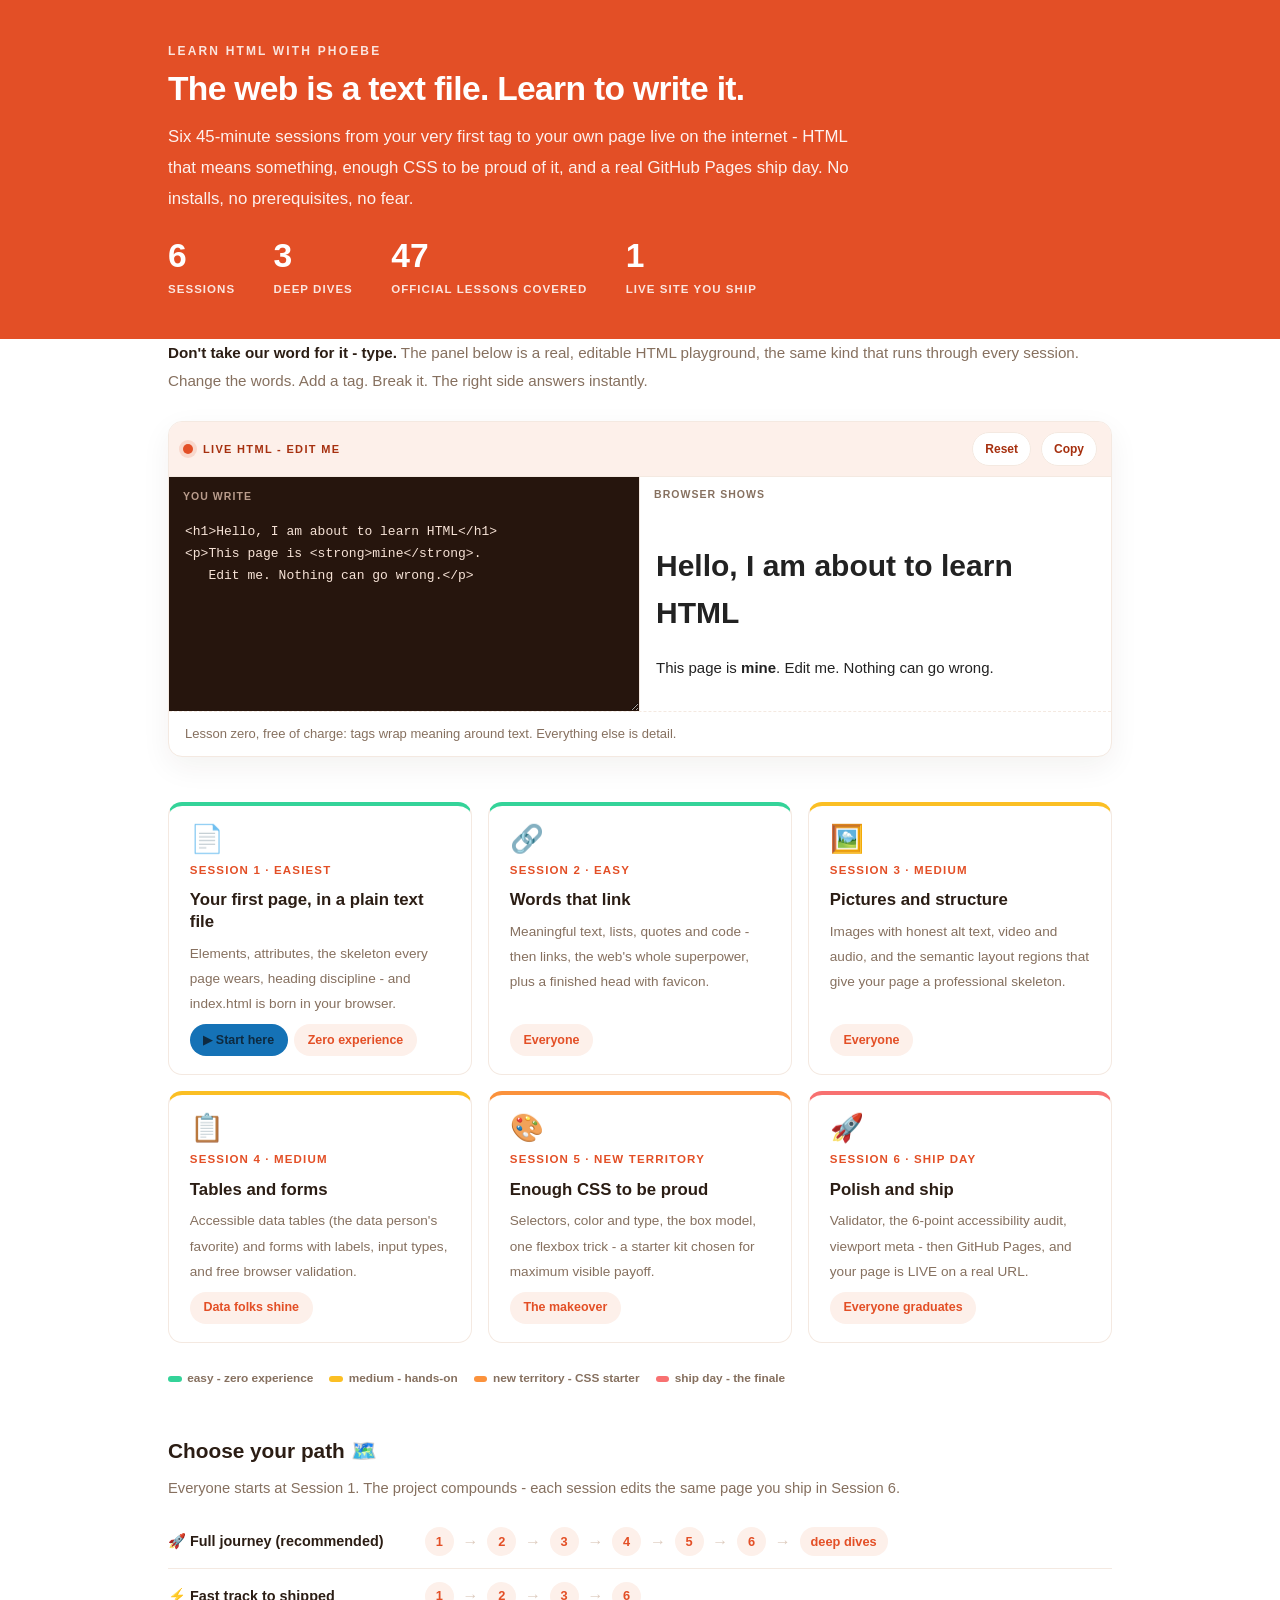
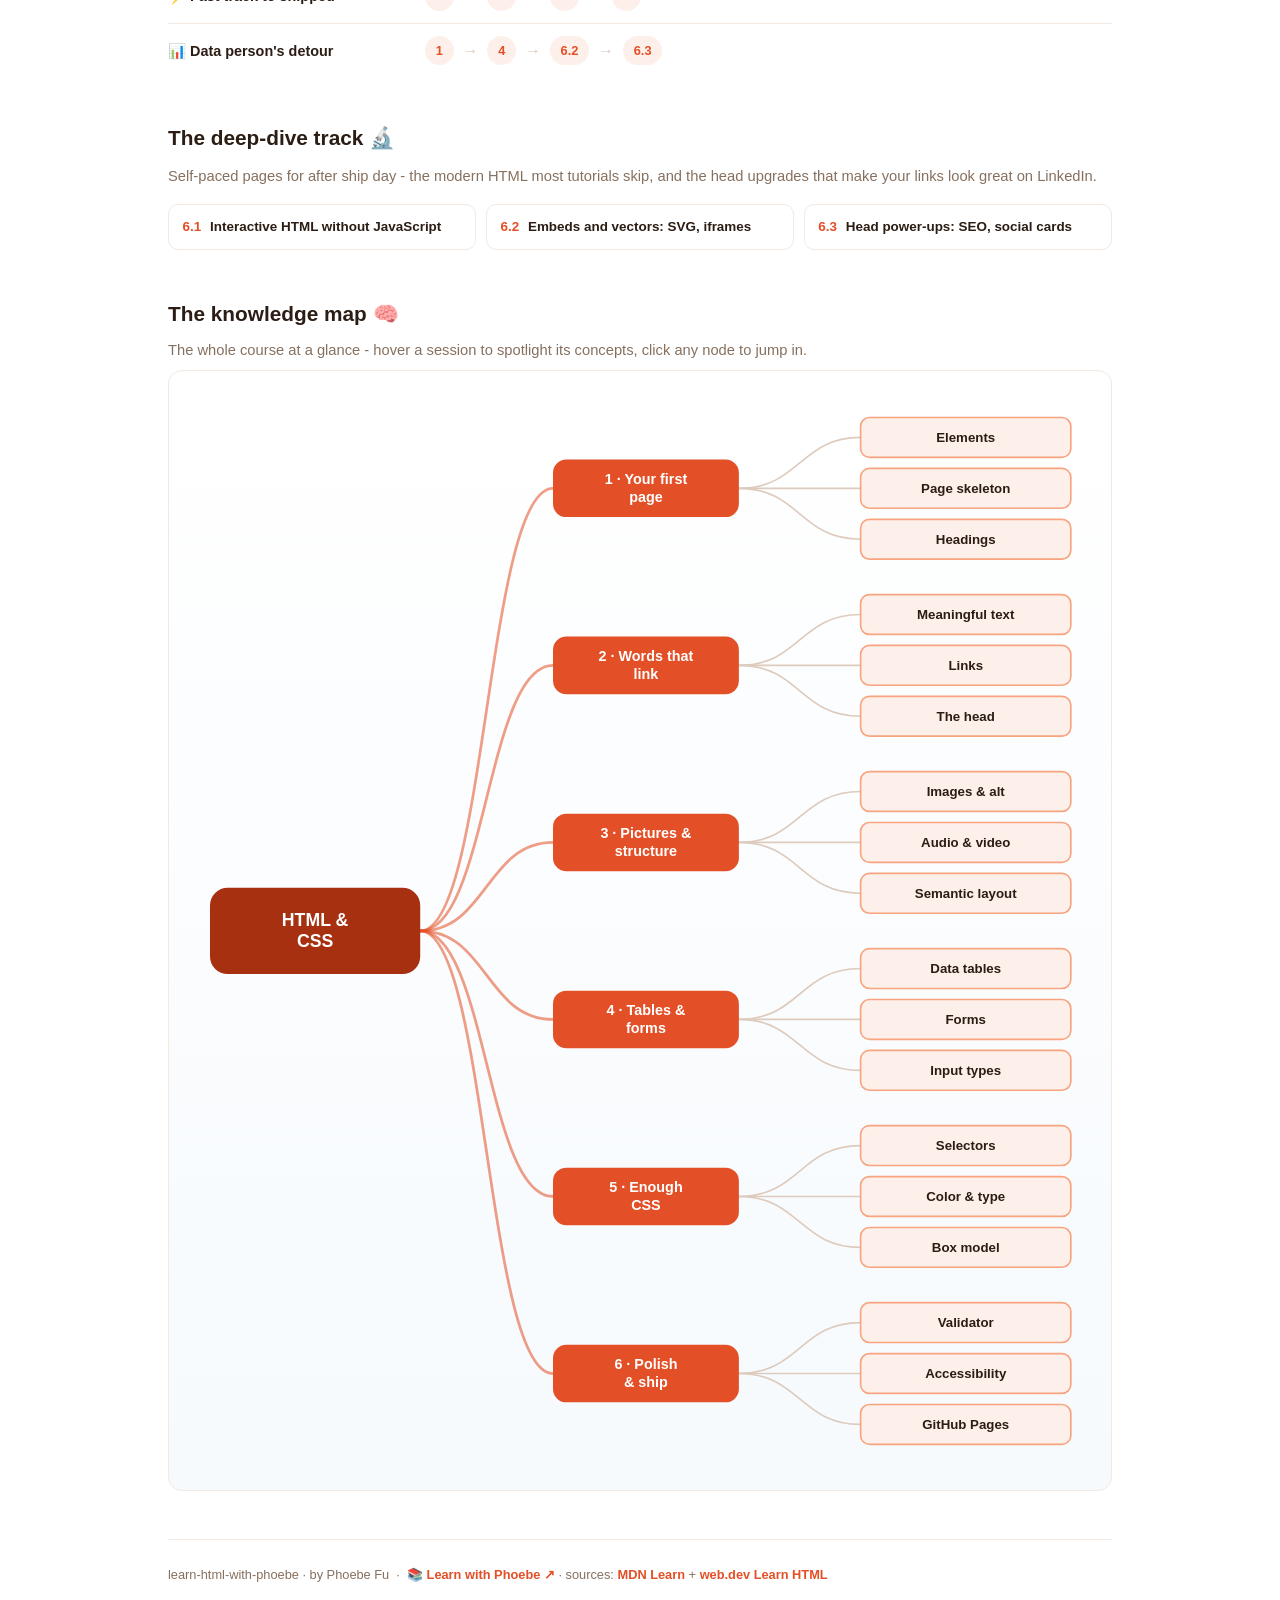
==== index.html @ e1adf82d "Fix diagram clipping and make every page readable on a narrow screen Diagrams: measured geometry def" ====
<!DOCTYPE html>
<html lang="en">
<head>
<meta charset="UTF-8">
<meta name="viewport" content="width=device-width, initial-scale=1.0">
<title>learn html with phoebe - your first page to your first live site</title>
<link rel="stylesheet" href="assets/style.css?v=16">
<style>
  .stats-row { display: flex; gap: 2.4rem; margin-top: 1.5rem; flex-wrap: wrap; }
  .stat b { display: block; font-size: 2.1rem; font-weight: 800; line-height: 1.05; font-variant-numeric: tabular-nums; }
  .stat span { font-size: .72rem; opacity: .85; text-transform: uppercase; letter-spacing: .09em; font-weight: 600; }

  .course-grid { display: grid; grid-template-columns: repeat(auto-fit, minmax(17rem, 1fr)); gap: 1rem; margin-top: 1.5rem; }
  .course-card {
    border: 1px solid var(--hairline);
    border-top: 4px solid var(--diff, var(--indigo));
    border-radius: var(--radius);
    padding: 1.2rem 1.3rem 1.1rem;
    display: flex;
    flex-direction: column;
    gap: .5rem;
    text-decoration: none;
    color: var(--ink);
    background: #fff;
    transition: box-shadow .15s ease, border-color .15s ease, transform .15s ease;
    position: relative;
  }
  .course-card:hover { border-color: var(--indigo-soft); border-top-color: var(--diff, var(--indigo)); box-shadow: 0 8px 28px rgba(227,79,38,.12); transform: translateY(-3px); }
  .course-card .cicon { font-size: 1.7rem; line-height: 1; }
  .course-card .cnum { font-size: .72rem; font-weight: 700; color: var(--indigo); text-transform: uppercase; letter-spacing: .1em; }
  .course-card h3 { font-size: 1.05rem; font-weight: 800; line-height: 1.3; }
  .course-card p { font-size: .85rem; color: var(--muted); flex: 1; }
  .course-card .meta { display: flex; gap: .4rem; flex-wrap: wrap; }

  .diff-legend { display: flex; gap: 1rem; margin-top: 1.6rem; font-size: .74rem; color: var(--muted); font-weight: 600; flex-wrap: wrap; }
  .diff-legend i { display: inline-block; width: .85rem; height: .35rem; border-radius: 999px; margin-right: .35rem; vertical-align: middle; }

  .paths { margin-top: 2.6rem; }
  .paths h2 { font-size: 1.3rem; font-weight: 800; margin-bottom: .3rem; }
  .paths .plede { color: var(--muted); font-size: .92rem; margin-bottom: .8rem; }
  .path { display: flex; gap: .55rem; align-items: center; padding: .75rem 0; border-bottom: .5px solid var(--hairline); flex-wrap: wrap; }
  .path:last-child { border-bottom: none; }
  .path b { min-width: 15.5rem; font-size: .9rem; }
  .path .pstep { background: var(--indigo-50); color: var(--indigo); border-radius: 999px; padding: .16rem .68rem; font-weight: 700; font-size: .8rem; text-decoration: none; transition: all .12s ease; }
  .path .pstep:hover { background: var(--indigo); color: #fff; }
  .path .parr { color: var(--faint); font-weight: 700; }

  .dd-grid { display: grid; grid-template-columns: repeat(auto-fit, minmax(13rem, 1fr)); gap: .6rem; margin-top: .9rem; }
  .dd { border: 1px solid var(--hairline); border-radius: 10px; padding: .6rem .85rem; display: flex; gap: .55rem; align-items: baseline; text-decoration: none; color: var(--ink); font-weight: 600; font-size: .84rem; transition: all .12s ease; }
  .dd b { color: var(--indigo); font-variant-numeric: tabular-nums; }
  .dd:hover { border-color: var(--indigo); transform: translateY(-2px); }

  .hero-live { margin-top: -1.4rem; }
  .hero-live .hlede { color: var(--muted); font-size: .95rem; margin: 1.4rem 0 0; }
  .hero-live .hlede b { color: var(--ink); }

  .mm-section { margin-top: 1.6rem; }
  .mm-section h2 { font-size: 1.3rem; font-weight: 800; margin-bottom: .2rem; }
  .mm-section .mm-lede { color: var(--muted); font-size: .92rem; margin-bottom: .4rem; }
  .mm-wrap { border: 1px solid var(--hairline); border-radius: var(--radius); background: linear-gradient(180deg,#fff, #F6FAFD); padding: .6rem; overflow-x: auto; }
  .mm-svg { width: 100%; height: auto; display: block; max-width: 60rem; margin: 0 auto; min-width: 34rem; }
  .mm-link { cursor: pointer; text-decoration: none; }
  .mm-node rect { transition: opacity .15s ease, filter .15s ease; }
  .mm-node text { pointer-events: none; }
  .mm-link:hover .mm-node rect { filter: brightness(1.06); }
  .mm-edge { transition: opacity .15s ease; }
</style>
</head>
<body>

<header class="masthead">
  <div class="wrap">
    <div class="eyebrow">Learn HTML with Phoebe</div>
    <h1>The web is a text file. Learn to write it.</h1>
    <p class="sub">Six 45-minute sessions from your very first tag to your own page live on the internet - HTML that means something, enough CSS to be proud of it, and a real GitHub Pages ship day. No installs, no prerequisites, no fear.</p>
    <div class="stats-row">
      <div class="stat"><b data-count="6">6</b><span>sessions</span></div>
      <div class="stat"><b data-count="3">3</b><span>deep dives</span></div>
      <div class="stat"><b data-count="47">47</b><span>official lessons covered</span></div>
      <div class="stat"><b data-count="1">1</b><span>live site you ship</span></div>
    </div>
  </div>
</header>

<main class="wrap">

  <section class="section hero-live" id="live-proof">
    <p class="hlede"><b>Don't take our word for it - type.</b> The panel below is a real, editable HTML playground, the same kind that runs through every session. Change the words. Add a tag. Break it. The right side answers instantly.</p>
    <div class="pg" data-caption="Lesson zero, free of charge: tags wrap meaning around text. Everything else is detail." data-height="200">
<pre class="pg-src">
&lt;h1&gt;Hello, I am about to learn HTML&lt;/h1&gt;
&lt;p&gt;This page is &lt;strong&gt;mine&lt;/strong&gt;.
   Edit me. Nothing can go wrong.&lt;/p&gt;
</pre>
    </div>
  </section>

  

  <section class="section" id="sessions">
    <div class="course-grid">
      <a class="course-card" href="courses/01-your-first-page.html" style="--diff:#34D399">
        <span class="cicon">📄</span>
        <span class="cnum">Session 1 · easiest</span>
        <h3>Your first page, in a plain text file</h3>
        <p>Elements, attributes, the skeleton every page wears, heading discipline - and index.html is born in your browser.</p>
        <span class="meta"><span class="pill amber">▶ Start here</span><span class="pill light">Zero experience</span></span>
      </a>
      <a class="course-card" href="courses/02-words-that-link.html" style="--diff:#34D399">
        <span class="cicon">🔗</span>
        <span class="cnum">Session 2 · easy</span>
        <h3>Words that link</h3>
        <p>Meaningful text, lists, quotes and code - then links, the web's whole superpower, plus a finished head with favicon.</p>
        <span class="meta"><span class="pill light">Everyone</span></span>
      </a>
      <a class="course-card" href="courses/03-pictures-and-structure.html" style="--diff:#FBBF24">
        <span class="cicon">🖼️</span>
        <span class="cnum">Session 3 · medium</span>
        <h3>Pictures and structure</h3>
        <p>Images with honest alt text, video and audio, and the semantic layout regions that give your page a professional skeleton.</p>
        <span class="meta"><span class="pill light">Everyone</span></span>
      </a>
      <a class="course-card" href="courses/04-tables-and-forms.html" style="--diff:#FBBF24">
        <span class="cicon">📋</span>
        <span class="cnum">Session 4 · medium</span>
        <h3>Tables and forms</h3>
        <p>Accessible data tables (the data person's favorite) and forms with labels, input types, and free browser validation.</p>
        <span class="meta"><span class="pill light">Data folks shine</span></span>
      </a>
      <a class="course-card" href="courses/05-enough-css.html" style="--diff:#FB923C">
        <span class="cicon">🎨</span>
        <span class="cnum">Session 5 · new territory</span>
        <h3>Enough CSS to be proud</h3>
        <p>Selectors, color and type, the box model, one flexbox trick - a starter kit chosen for maximum visible payoff.</p>
        <span class="meta"><span class="pill light">The makeover</span></span>
      </a>
      <a class="course-card" href="courses/06-polish-and-ship.html" style="--diff:#F87171">
        <span class="cicon">🚀</span>
        <span class="cnum">Session 6 · ship day</span>
        <h3>Polish and ship</h3>
        <p>Validator, the 6-point accessibility audit, viewport meta - then GitHub Pages, and your page is LIVE on a real URL.</p>
        <span class="meta"><span class="pill light">Everyone graduates</span></span>
      </a>
    </div>
    <div class="diff-legend">
      <span><i style="background:#34D399"></i>easy - zero experience</span>
      <span><i style="background:#FBBF24"></i>medium - hands-on</span>
      <span><i style="background:#FB923C"></i>new territory - CSS starter</span>
      <span><i style="background:#F87171"></i>ship day - the finale</span>
    </div>

    <div class="paths">
      <h2>Choose your path 🗺️</h2>
      <p class="plede">Everyone starts at Session 1. The project compounds - each session edits the same page you ship in Session 6.</p>
      <div class="path"><b>🚀 Full journey (recommended)</b>
        <a class="pstep" href="courses/01-your-first-page.html">1</a><span class="parr">→</span>
        <a class="pstep" href="courses/02-words-that-link.html">2</a><span class="parr">→</span>
        <a class="pstep" href="courses/03-pictures-and-structure.html">3</a><span class="parr">→</span>
        <a class="pstep" href="courses/04-tables-and-forms.html">4</a><span class="parr">→</span>
        <a class="pstep" href="courses/05-enough-css.html">5</a><span class="parr">→</span>
        <a class="pstep" href="courses/06-polish-and-ship.html">6</a><span class="parr">→</span>
        <a class="pstep" href="courses/61-interactive-html.html">deep dives</a>
      </div>
      <div class="path"><b>⚡ Fast track to shipped</b>
        <a class="pstep" href="courses/01-your-first-page.html">1</a><span class="parr">→</span>
        <a class="pstep" href="courses/02-words-that-link.html">2</a><span class="parr">→</span>
        <a class="pstep" href="courses/03-pictures-and-structure.html">3</a><span class="parr">→</span>
        <a class="pstep" href="courses/06-polish-and-ship.html">6</a>
      </div>
      <div class="path"><b>📊 Data person's detour</b>
        <a class="pstep" href="courses/01-your-first-page.html">1</a><span class="parr">→</span>
        <a class="pstep" href="courses/04-tables-and-forms.html">4</a><span class="parr">→</span>
        <a class="pstep" href="courses/62-embeds-and-vectors.html">6.2</a><span class="parr">→</span>
        <a class="pstep" href="courses/63-head-power-ups.html">6.3</a>
      </div>
    </div>

    <div class="paths">
      <h2>The deep-dive track 🔬</h2>
      <p class="plede">Self-paced pages for after ship day - the modern HTML most tutorials skip, and the head upgrades that make your links look great on LinkedIn.</p>
      <div class="dd-grid">
        <a class="dd" href="courses/61-interactive-html.html"><b>6.1</b>Interactive HTML without JavaScript</a>
        <a class="dd" href="courses/62-embeds-and-vectors.html"><b>6.2</b>Embeds and vectors: SVG, iframes</a>
        <a class="dd" href="courses/63-head-power-ups.html"><b>6.3</b>Head power-ups: SEO, social cards</a>
      </div>
    </div>
  </section>

  <section class="section mm-section">
    <h2>The knowledge map 🧠</h2>
    <p class="mm-lede">The whole course at a glance - hover a session to spotlight its concepts, click any node to jump in.</p>
    <div class="mm-wrap"><div id="mindmap"></div></div>
  </section>

  <footer class="pagefoot">
    <span>learn-html-with-phoebe · by Phoebe Fu &nbsp;·&nbsp; 📚 <a href="https://phoebefu6.github.io/learn-with-phoebe/">Learn with Phoebe ↗</a> · sources: <a href="https://developer.mozilla.org/en-US/docs/Learn_web_development" target="_blank" rel="noopener">MDN Learn</a> + <a href="https://web.dev/learn/html" target="_blank" rel="noopener">web.dev Learn HTML</a></span>
  </footer>
</main>

<script>
window.MINDMAP_DATA = {
  title: "HTML &\nCSS",
  centerColor: "#A6300F",
  sessions: [
    { label: "Your first\npage", href: "courses/01-your-first-page.html", color: "#34D399",
      concepts: [
        { label: "Elements", href: "courses/01-your-first-page.html" },
        { label: "Page skeleton", href: "courses/01-your-first-page.html" },
        { label: "Headings", href: "courses/01-your-first-page.html" } ] },
    { label: "Words that\nlink", href: "courses/02-words-that-link.html", color: "#34D399",
      concepts: [
        { label: "Meaningful text", href: "courses/02-words-that-link.html" },
        { label: "Links", href: "courses/02-words-that-link.html" },
        { label: "The head", href: "courses/02-words-that-link.html" } ] },
    { label: "Pictures &\nstructure", href: "courses/03-pictures-and-structure.html", color: "#FBBF24",
      concepts: [
        { label: "Images & alt", href: "courses/03-pictures-and-structure.html" },
        { label: "Audio & video", href: "courses/03-pictures-and-structure.html" },
        { label: "Semantic layout", href: "courses/03-pictures-and-structure.html" } ] },
    { label: "Tables &\nforms", href: "courses/04-tables-and-forms.html", color: "#FBBF24",
      concepts: [
        { label: "Data tables", href: "courses/04-tables-and-forms.html" },
        { label: "Forms", href: "courses/04-tables-and-forms.html" },
        { label: "Input types", href: "courses/04-tables-and-forms.html" } ] },
    { label: "Enough\nCSS", href: "courses/05-enough-css.html", color: "#FB923C",
      concepts: [
        { label: "Selectors", href: "courses/05-enough-css.html" },
        { label: "Color & type", href: "courses/05-enough-css.html" },
        { label: "Box model", href: "courses/05-enough-css.html" } ] },
    { label: "Polish\n& ship", href: "courses/06-polish-and-ship.html", color: "#F87171",
      concepts: [
        { label: "Validator", href: "courses/06-polish-and-ship.html" },
        { label: "Accessibility", href: "courses/06-polish-and-ship.html" },
        { label: "GitHub Pages", href: "courses/06-polish-and-ship.html" } ] }
  ]
};
</script>
<script src="assets/mindmap.js?v=16"></script>
<script src="assets/app.js?v=16"></script>
<script src="assets/html-live.js?v=16"></script>
</body>
</html>
---- assets/style.css ----
/* learn-html-with-phoebe - editorial bold design system
   Accent: html orange #E34F26 · Ink: #2B1D14 · Flagship: amber #1572B6 */

:root {
  --indigo: #E34F26;
  --indigo-deep: #A6300F;
  --indigo-mid: #F06529;
  --indigo-soft: #F8A47F;
  --indigo-50: #FDF0EA;
  --ink: #2B1D14;
  --muted: #86705F;
  --faint: #DDCBBE;
  --hairline: #F4E9E1;
  --amber: #1572B6;
  --amber-ink: #0E2A40;
  --amber-50: #EAF3FA;
  --paper: #FFFFFF;
  --code-bg: #26150D;
  --code-ink: #F7E3D7;
  --radius: 14px;
}

* { margin: 0; padding: 0; box-sizing: border-box; }

html { font-size: 16px; scroll-behavior: smooth; }
html.zoom-125 { font-size: 20px; }
html.zoom-150 { font-size: 24px; }

body {
  font-family: "Inter", -apple-system, BlinkMacSystemFont, "Segoe UI", Roboto, sans-serif;
  background: var(--paper);
  color: var(--ink);
  line-height: 1.85;
  font-feature-settings: "tnum";
}

.wrap { max-width: 62rem; margin: 0 auto; padding: 0 1.5rem; }

/* ---------- header band ---------- */
.masthead {
  background: var(--indigo);
  color: #fff;
  padding: 2.5rem 0 2.25rem;
}
.masthead .eyebrow {
  font-size: .75rem;
  letter-spacing: .18em;
  text-transform: uppercase;
  opacity: .85;
  font-weight: 600;
}
.masthead h1 {
  font-size: 2.1rem;
  line-height: 1.15;
  font-weight: 800;
  margin: .5rem 0 .75rem;
  letter-spacing: -.02em;
}
.masthead h1 .accent { color: inherit; }
.masthead .sub { font-size: 1.05rem; opacity: .92; max-width: 44rem; }

.chip-row { display: flex; flex-wrap: wrap; gap: .5rem; margin-top: 1.1rem; }
.chip {
  display: inline-flex;
  align-items: center;
  gap: .35rem;
  border-radius: 999px;
  padding: .25rem .8rem;
  font-size: .78rem;
  font-weight: 600;
  white-space: nowrap;
}
.chip.level { background: #fff; color: var(--indigo); }
.chip.audience { background: rgba(255,255,255,.16); color: #fff; border: 1px solid rgba(255,255,255,.35); }
.chip.time { background: var(--ink); color: #fff; font-variant-numeric: tabular-nums; }

/* ---------- agenda bar ---------- */
.agenda {
  display: flex;
  border-radius: 999px;
  overflow: hidden;
  margin: 1.4rem 0 0;
  font-size: .72rem;
  font-weight: 600;
  text-align: center;
  color: #fff;
}
.agenda span { padding: .45rem .3rem; white-space: nowrap; overflow: hidden; text-overflow: ellipsis; }
.agenda .a1 { background: var(--indigo-deep); }
.agenda .a2 { background: var(--indigo-mid); }
.agenda .a3 { background: var(--amber); color: var(--amber-ink); }
.agenda .a4 { background: var(--indigo-soft); }

/* ---------- toolbar ---------- */
.toolbar {
  position: sticky;
  top: 0;
  z-index: 40;
  background: rgba(255,255,255,.94);
  backdrop-filter: blur(6px);
  border-bottom: 1px solid var(--hairline);
  padding: .55rem 0;
}
.toolbar .wrap { display: flex; align-items: center; gap: .6rem; }
.toolbar .crumb { font-size: .8rem; color: var(--muted); font-weight: 600; margin-right: auto; }
.toolbar .crumb a { color: var(--indigo); text-decoration: none; }
.btn {
  border: 1px solid var(--hairline);
  background: #fff;
  color: var(--ink);
  border-radius: 999px;
  padding: .35rem .9rem;
  font-size: .78rem;
  font-weight: 600;
  cursor: pointer;
  font-family: inherit;
  transition: all .15s ease;
}
.btn:hover { border-color: var(--indigo); color: var(--indigo); }
.btn.primary { background: var(--indigo); border-color: var(--indigo); color: #fff; }
.btn.primary:hover { background: var(--indigo-deep); }

/* ---------- sections ---------- */
main { padding: 2.5rem 0 4rem; }

.section { margin-bottom: 2.8rem; }
.section-kicker { margin-bottom: 1rem; }
.section-kicker .klabel {
  display: block;
  font-size: .72rem;
  text-transform: uppercase;
  letter-spacing: .1em;
  color: var(--indigo);
  font-weight: 700;
  margin-bottom: .35rem;
}
.section-kicker h2 {
  font-size: 1.45rem;
  font-weight: 800;
  letter-spacing: -.01em;
  display: flex;
  align-items: center;
  gap: .7rem;
  flex-wrap: wrap;
}
.section-kicker .tag {
  border-radius: 999px;
  padding: .18rem .7rem;
  font-size: .7rem;
  font-weight: 700;
  text-transform: uppercase;
  letter-spacing: .08em;
}
.tag.concept { background: var(--indigo-50); color: var(--indigo); }
.tag.demo { background: var(--amber-50); color: var(--amber-ink); }
.tag.exercise { background: var(--ink); color: #fff; }

.lede { color: var(--muted); max-width: 46rem; margin-bottom: 1.4rem; line-height: 1.8; }

/* live vs self-study markers on cards */
.mode {
  font-size: .64rem;
  font-weight: 700;
  text-transform: uppercase;
  letter-spacing: .07em;
  padding: .14rem .6rem;
  border-radius: 999px;
  flex: none;
}
.mode.live { background: var(--indigo); color: #fff; }
.mode.self { background: #fff; color: var(--muted); border: 1px solid var(--hairline); }

/* ---------- accordions ---------- */
details.card {
  border: 1px solid var(--hairline);
  border-radius: var(--radius);
  margin-bottom: .8rem;
  overflow: hidden;
  background: #fff;
}
details.card[open] { border-color: var(--indigo-soft); box-shadow: 0 8px 28px rgba(227,79,38,.08); }
details.card summary {
  list-style: none;
  cursor: pointer;
  padding: 1rem 1.25rem;
  display: flex;
  align-items: center;
  gap: .75rem;
  font-weight: 700;
  font-size: 1.02rem;
  user-select: none;
}
details.card summary::-webkit-details-marker { display: none; }
details.card summary .dot {
  width: .6rem; height: .6rem;
  border-radius: 999px;
  background: var(--indigo);
  flex: none;
}
details.card summary .mini { margin-left: auto; font-size: .72rem; color: var(--muted); font-weight: 600; white-space: nowrap; }
details.card summary .caret { transition: transform .2s ease; color: var(--indigo); font-size: .8rem; }
details.card[open] summary .caret { transform: rotate(90deg); }
details.card .body { padding: 0 1.25rem 1.4rem; border-top: 1px solid var(--hairline); padding-top: 1.15rem; }
details.card .body p { margin-bottom: 1.05rem; max-width: 48rem; }
details.card .body p:last-child { margin-bottom: 0; }
details.card .body ul, details.card .body ol { margin: 0 0 1.1rem 1.2rem; max-width: 47rem; }
details.card .body li { margin-bottom: .65rem; }
details.card .body h4 { font-size: .95rem; font-weight: 700; margin: 1.1rem 0 .45rem; }
details.card .body h4:first-child { margin-top: 0; }

/* ---------- pills & legends ---------- */
.legend { display: flex; flex-wrap: wrap; gap: .5rem; margin: 0 0 1.2rem; }
.pill {
  display: inline-flex;
  align-items: center;
  gap: .4rem;
  border-radius: 999px;
  padding: .28rem .85rem;
  font-size: .78rem;
  font-weight: 600;
}
.pill.solid { background: var(--indigo); color: #fff; }
.pill.light { background: var(--indigo-50); color: var(--indigo); }
.pill.inkpill { background: var(--ink); color: #fff; }
.pill.amber, .pill.peach { background: var(--amber); color: var(--amber-ink); }
.pill.bare { color: var(--faint); }

/* ---------- 4D grid ---------- */
.grid-2 { display: grid; grid-template-columns: repeat(auto-fit, minmax(15rem, 1fr)); gap: .8rem; margin: .5rem 0 1rem; }
.d-card {
  border: 1px solid var(--hairline);
  border-left: 4px solid var(--indigo);
  border-radius: 10px;
  padding: 1rem 1.1rem;
}
.d-card h4 { font-size: .95rem; margin-bottom: .3rem; }
.d-card h4 .lead-letter { color: var(--indigo); }
.d-card p { font-size: .86rem; color: var(--muted); margin: 0; }

/* ---------- tables ---------- */
table.clean { width: 100%; border-collapse: collapse; font-size: .9rem; margin: .4rem 0 1rem; }
table.clean th {
  text-align: left;
  font-size: .72rem;
  text-transform: uppercase;
  letter-spacing: .08em;
  color: var(--muted);
  padding: .5rem .6rem;
  border-bottom: 2px solid var(--ink);
}
table.clean td { padding: .7rem .6rem; border-bottom: .5px solid var(--hairline); vertical-align: top; line-height: 1.7; }
table.clean td:first-child { font-weight: 600; }

/* ---------- prompt boxes ---------- */
.prompt-box {
  position: relative;
  background: var(--code-bg);
  color: var(--code-ink);
  border-radius: var(--radius);
  padding: 1.1rem 1.2rem;
  margin: 1rem 0 1.2rem;
  font-family: "SF Mono", ui-monospace, Menlo, Consolas, monospace;
  font-size: .84rem;
  line-height: 1.65;
  white-space: pre-wrap;
  word-break: break-word;
}
.prompt-box .label {
  position: absolute;
  top: -0.7rem;
  left: 1rem;
  background: var(--indigo);
  color: #fff;
  font-family: "Inter", -apple-system, sans-serif;
  font-size: .68rem;
  font-weight: 700;
  letter-spacing: .06em;
  text-transform: uppercase;
  border-radius: 999px;
  padding: .15rem .7rem;
}
.prompt-box.bad .label { background: var(--faint); color: var(--ink); }
.prompt-box.good .label { background: var(--amber); color: var(--amber-ink); }
.copy-btn {
  position: absolute;
  top: .7rem;
  right: .7rem;
  background: rgba(255,255,255,.1);
  border: 1px solid rgba(255,255,255,.25);
  color: #fff;
  border-radius: 999px;
  padding: .25rem .8rem;
  font-size: .72rem;
  font-weight: 600;
  cursor: pointer;
  font-family: "Inter", -apple-system, sans-serif;
  transition: background .15s ease;
}
.copy-btn:hover { background: rgba(255,255,255,.22); }
.copy-btn.copied { background: var(--amber); border-color: var(--amber); color: var(--amber-ink); }

/* ---------- demo steps ---------- */
.steps { counter-reset: step; margin: .6rem 0 1rem; }
.step {
  display: flex;
  gap: .9rem;
  padding: .85rem 0;
  border-bottom: .5px solid var(--hairline);
}
.step:last-child { border-bottom: none; }
.step::before {
  counter-increment: step;
  content: counter(step);
  flex: none;
  width: 1.7rem; height: 1.7rem;
  border-radius: 999px;
  background: var(--indigo-50);
  color: var(--indigo);
  font-weight: 700;
  font-size: .85rem;
  display: inline-flex;
  align-items: center;
  justify-content: center;
  margin-top: .1rem;
}
.step p { margin: 0; }

/* ---------- callouts ---------- */
.callout {
  border-radius: var(--radius);
  padding: 1rem 1.2rem;
  margin: 1rem 0;
  font-size: .92rem;
}
.callout.tip { background: var(--indigo-50); border-left: 4px solid var(--indigo); }
.callout.win { background: var(--amber-50); border-left: 4px solid var(--amber); }
.callout strong:first-child { display: block; margin-bottom: .2rem; }

.callout.example {
  background: #FFFFFF;
  border: 1px solid var(--hairline);
  border-left: 4px solid var(--amber);
  font-size: .9rem;
}
.callout.example .ex-pill {
  display: inline-block;
  background: var(--amber);
  color: var(--amber-ink);
  border-radius: 999px;
  padding: .15rem .7rem;
  font-size: .68rem;
  font-weight: 700;
  text-transform: uppercase;
  letter-spacing: .06em;
  margin-bottom: .5rem;
}
.callout.example p { margin: 0 0 .75rem; max-width: 47rem; }
.callout.example p:last-child { margin-bottom: 0; }
.callout.example ul { margin: 0 0 0 1.1rem; max-width: 46rem; }
.callout.example li { margin-bottom: .6rem; }
.callout.example li:last-child { margin-bottom: 0; }

/* ---------- zoomable figures ---------- */
figure.zoomable {
  border: 1px solid var(--hairline);
  border-radius: var(--radius);
  padding: 1.2rem;
  margin: 1rem 0 1.4rem;
  cursor: zoom-in;
  transition: box-shadow .15s ease;
  background: #fff;
}
figure.zoomable:hover { box-shadow: 0 8px 28px rgba(227,79,38,.12); }
figure.zoomable svg, figure.zoomable img { width: 100%; height: auto; display: block; }
figure.zoomable figcaption {
  margin-top: .6rem;
  font-size: .76rem;
  color: var(--muted);
  font-weight: 600;
  display: flex;
  align-items: center;
  gap: .4rem;
}

.lightbox {
  position: fixed;
  inset: 0;
  z-index: 100;
  background: rgba(43,29,20,.9);
  display: none;
  align-items: center;
  justify-content: center;
  padding: 3vh 3vw;
  cursor: zoom-out;
}
.lightbox.open { display: flex; }
.lightbox .inner {
  background: #fff;
  border-radius: var(--radius);
  padding: 2rem;
  max-width: 94vw;
  max-height: 92vh;
  overflow: auto;
}
.lightbox .inner svg, .lightbox .inner img { width: min(88vw, 70rem); height: auto; }
.lightbox .close-hint {
  position: fixed;
  top: 1rem; right: 1.4rem;
  color: #fff;
  font-size: .8rem;
  font-weight: 600;
  opacity: .8;
}

/* ---------- courses covered ---------- */
.covered { border: 1px solid var(--hairline); border-radius: var(--radius); overflow: hidden; }
.covered-row {
  display: flex;
  align-items: baseline;
  gap: .8rem;
  padding: .75rem 1.1rem;
  border-bottom: .5px solid var(--hairline);
  font-size: .9rem;
}
.covered-row:last-child { border-bottom: none; }
.covered-row .status { flex: none; }
.covered-row .name { font-weight: 600; }
.covered-row .note { margin-left: auto; color: var(--muted); font-size: .78rem; text-align: right; }

/* ---------- cheat sheet footer ---------- */
.cheat {
  background: var(--ink);
  color: #fff;
  border-radius: var(--radius);
  padding: 1.6rem 1.6rem 1.3rem;
  margin-top: 3rem;
}
.cheat h3 { font-size: 1.1rem; margin-bottom: 1rem; }
.cheat h3 span { color: var(--indigo-soft); }
.cheat .grid-2 { gap: 1rem; }
.cheat .cheat-item { border-left: 3px solid var(--indigo-mid); padding-left: .8rem; }
.cheat .cheat-item b { display: block; font-size: .85rem; color: var(--indigo-soft); }
.cheat .cheat-item span { font-size: .82rem; opacity: .85; }

footer.pagefoot {
  border-top: 1px solid var(--hairline);
  margin-top: 3rem;
  padding: 1.4rem 0 2.5rem;
  font-size: .8rem;
  color: var(--muted);
  display: flex;
  justify-content: space-between;
  flex-wrap: wrap;
  gap: .8rem;
}
footer.pagefoot a { color: var(--indigo); text-decoration: none; font-weight: 600; }

/* ---------- wayfinding: reading progress + section dots + part numbers ---------- */

#progress-bar {
  position: fixed;
  top: 0; left: 0;
  height: 3px;
  width: 0;
  background: linear-gradient(90deg, var(--indigo), var(--amber));
  z-index: 90;
}

.pagenav {
  position: fixed;
  right: 1.1rem;
  top: 50%;
  transform: translateY(-50%);
  z-index: 50;
  display: flex;
  flex-direction: column;
  gap: .55rem;
}
.pagenav a {
  width: .68rem; height: .68rem;
  border-radius: 999px;
  background: #fff;
  border: 2px solid var(--faint);
  display: block;
  position: relative;
  transition: all .15s ease;
}
.pagenav a:hover { border-color: var(--indigo); transform: scale(1.3); }
.pagenav a.active { background: var(--indigo); border-color: var(--indigo); }
.pagenav a .nlabel {
  position: absolute;
  right: 1.4rem;
  top: 50%;
  transform: translateY(-50%);
  background: var(--ink);
  color: #fff;
  font-size: .7rem;
  font-weight: 600;
  padding: .22rem .65rem;
  border-radius: 6px;
  white-space: nowrap;
  opacity: 0;
  pointer-events: none;
  transition: opacity .15s ease;
}
.pagenav a:hover .nlabel { opacity: 1; }
@media (max-width: 74rem) { .pagenav { display: none; } }

main { counter-reset: partnum -1; }
.section .section-kicker { position: relative; }
.section .section-kicker::before {
  counter-increment: partnum;
  content: counter(partnum, decimal-leading-zero);
  position: absolute;
  right: 0;
  top: -1.2rem;
  font-size: 4.4rem;
  font-weight: 800;
  color: var(--indigo-50);
  line-height: 1;
  font-variant-numeric: tabular-nums;
  pointer-events: none;
  z-index: 0;
}
.section .section-kicker > * { position: relative; z-index: 1; }

details.card summary { transition: background .15s ease; }
details.card summary:hover { background: #FDF8F4; }

/* ---------- journey strip: you are here in the series ---------- */
.journey {
  display: flex;
  align-items: center;
  gap: .45rem;
  margin-top: 1.1rem;
  flex-wrap: wrap;
}
.journey .jlabel { font-size: .7rem; font-weight: 700; text-transform: uppercase; letter-spacing: .09em; opacity: .8; margin-right: .3rem; }
.journey a {
  width: 1.7rem; height: 1.7rem;
  border-radius: 999px;
  display: inline-flex;
  align-items: center;
  justify-content: center;
  font-size: .8rem;
  font-weight: 700;
  text-decoration: none;
  color: #fff;
  border: 1.5px solid rgba(255,255,255,.45);
  transition: all .15s ease;
  font-variant-numeric: tabular-nums;
}
.journey a:hover { border-color: #fff; transform: scale(1.12); }
.journey a.here { background: #fff; color: var(--indigo); border-color: #fff; }
.journey a.dd-chip { width: auto; border-radius: 999px; padding: 0 .7rem; font-size: .72rem; }

/* ---------- check-yourself quiz ---------- */
.quiz-q {
  border: 1px solid var(--hairline);
  border-radius: var(--radius);
  padding: 1.1rem 1.25rem 1rem;
  margin-bottom: .9rem;
  background: #fff;
}
.quiz-q .qtext { font-weight: 700; margin-bottom: .7rem; }
.quiz-q .qopt {
  display: block;
  width: 100%;
  text-align: left;
  background: #fff;
  border: 1px solid var(--hairline);
  border-radius: 10px;
  padding: .6rem .9rem;
  margin-bottom: .5rem;
  font-size: .9rem;
  font-family: inherit;
  color: var(--ink);
  cursor: pointer;
  transition: all .15s ease;
}
.quiz-q .qopt:hover { border-color: var(--indigo); background: var(--indigo-50); }
.quiz-q .qopt.correct { background: var(--indigo); border-color: var(--indigo); color: #fff; font-weight: 600; }
.quiz-q .qopt.correct::after { content: "  ✓"; }
.quiz-q .qopt.wrong { background: #FEF2F2; border-color: #FCA5A5; color: #991B1B; animation: qshake .3s ease; }
.quiz-q .qopt.wrong::after { content: "  ✗ try again"; font-size: .78rem; }
.quiz-q .qopt:disabled { cursor: default; }
.quiz-q .qwhy {
  display: none;
  background: var(--amber-50);
  border-left: 4px solid var(--amber);
  border-radius: 8px;
  padding: .6rem .9rem;
  font-size: .86rem;
  margin-top: .3rem;
}
.quiz-q.answered .qwhy { display: block; }
@keyframes qshake {
  0%, 100% { transform: translateX(0); }
  25% { transform: translateX(-5px); }
  75% { transform: translateX(5px); }
}
.quiz-score { font-weight: 700; color: var(--indigo); margin-top: .4rem; }

@media (prefers-reduced-motion: reduce) {
  .quiz-q .qopt.wrong { animation: none; }
  .journey a:hover { transform: none; }
}

/* ---------- micro-interactions (react-bits inspired, vanilla) ---------- */

/* BlurText: staggered word reveal on the masthead headline */
.masthead h1 .bw {
  display: inline-block;
  opacity: 0;
  filter: blur(8px);
  transform: translateY(.35em);
  animation: bw-in .7s cubic-bezier(.22,.9,.35,1) forwards;
  animation-delay: var(--bw-delay, 0s);
}
@keyframes bw-in {
  to { opacity: 1; filter: blur(0); transform: translateY(0); }
}

/* SpotlightCard: cursor-following highlight on accordion cards */
details.card { position: relative; }
details.card::after {
  content: "";
  position: absolute;
  inset: 0;
  pointer-events: none;
  opacity: 0;
  transition: opacity .3s ease;
  background: radial-gradient(320px circle at var(--mx, 50%) var(--my, 50%), rgba(227,79,38,.09), transparent 65%);
}
details.card:hover::after { opacity: 1; }

/* ScrollReveal: sections rise in as they enter the viewport */
.js-reveal .section {
  opacity: 0;
  transform: translateY(16px);
  transition: opacity .6s ease, transform .6s cubic-bezier(.22,.9,.35,1);
}
.js-reveal .section.revealed { opacity: 1; transform: none; }

@media (prefers-reduced-motion: reduce) {
  .masthead h1 .bw { animation: none; opacity: 1; filter: none; transform: none; }
  details.card::after { display: none; }
  .js-reveal .section { opacity: 1; transform: none; transition: none; }
}

@media (max-width: 40rem) {
  .masthead h1 { font-size: 1.6rem; }
  .agenda span { font-size: .6rem; }
  .toolbar .crumb { display: none; }
}

@media print {
  .toolbar, .copy-btn { display: none; }
  details.card { border: 1px solid #ccc; }
}

/* ===== live html playgrounds (html-live.js) ===== */
.pg { margin: 26px 0; border: 1px solid var(--hairline); border-radius: var(--radius); background: var(--paper); box-shadow: 0 10px 30px rgba(43,29,20,.06); overflow: hidden; }
.pg-bar { display: flex; align-items: center; gap: 10px; padding: 10px 14px; border-bottom: 1px solid var(--hairline); background: var(--indigo-50); flex-wrap: wrap; }
.pg-dot { width: 10px; height: 10px; border-radius: 50%; background: var(--indigo); box-shadow: 0 0 0 4px rgba(227,79,38,.15); animation: pgpulse 2.4s ease infinite; }
@keyframes pgpulse { 0%,100% { box-shadow: 0 0 0 3px rgba(227,79,38,.12);} 50% { box-shadow: 0 0 0 7px rgba(227,79,38,.05);} }
.pg-title { font-size: 11px; font-weight: 800; letter-spacing: .12em; text-transform: uppercase; color: var(--indigo-deep); }
.pg-spacer { flex: 1; }
.pg-btn { border: 1px solid var(--hairline); background: #fff; font: inherit; font-size: 12px; font-weight: 700; color: var(--indigo-deep); padding: 5px 12px; border-radius: 999px; cursor: pointer; }
.pg-btn:hover { border-color: var(--indigo-soft); }
.pg-touched .pg-dot { background: var(--amber); box-shadow: 0 0 0 4px rgba(21,114,182,.15); }
.pg-split { display: grid; grid-template-columns: 1fr 1fr; }
@media (max-width: 720px) { .pg-split { grid-template-columns: 1fr; } }
.pg-code-wrap, .pg-preview-wrap { display: flex; flex-direction: column; min-width: 0; }
.pg-code-wrap { border-right: 1px solid var(--hairline); }
@media (max-width: 720px) { .pg-code-wrap { border-right: 0; border-bottom: 1px solid var(--hairline); } }
.pg-label { font-size: 10.5px; font-weight: 800; letter-spacing: .1em; text-transform: uppercase; color: var(--muted); padding: 8px 14px 4px; }
.pg-code { flex: 1; width: 100%; min-height: var(--pg-h, 220px); border: 0; resize: vertical; padding: 10px 16px 14px; background: var(--code-bg); color: var(--code-ink); font-family: 'SF Mono', Menlo, Consolas, monospace; font-size: 13px; line-height: 1.7; white-space: pre; overflow: auto; outline: none; }
.pg-code-wrap .pg-label { background: var(--code-bg); color: #B99C8C; padding-top: 10px; }
.pg-frame { flex: 1; width: 100%; min-height: var(--pg-h, 220px); border: 0; background: #fff; }
.pg-cap { padding: 10px 16px; border-top: 1px dashed var(--hairline); font-size: 13px; color: var(--muted); }
.pg-src { display: none; }

/* === LWP-PATCH v2 === */
/* palette-agnostic aliases: 75 repos use --indigo/--amber, 1 uses --pine/--clay */
:root {
  --pv-accent: var(--indigo, var(--pine, #334155));
  --pv-flag: var(--amber, var(--clay, #B45309));
  --pv-flag-50: var(--amber-50, var(--clay-50, #FEF3E2));
}

/* ============================================================
   v2 - readable on a phone + reading modes
   Layout only. No palette tokens are changed.
   ============================================================ */

/* --- skip link --- */
.skip-link {
  position: absolute; left: -9999px; top: 0; z-index: 200;
  background: var(--pv-accent); color: #fff;
  padding: .7rem 1.1rem; border-radius: 0 0 var(--radius) 0;
  font-weight: 700; font-size: .85rem; text-decoration: none;
}
.skip-link:focus { left: 0; }

/* --- visible keyboard focus everywhere --- */
:focus-visible {
  outline: 3px solid var(--pv-flag);
  outline-offset: 2px;
  border-radius: 4px;
}

/* --- diagrams: hold authored width, scroll instead of shrinking --- */
.figscroll { overflow-x: auto; -webkit-overflow-scrolling: touch; overscroll-behavior-x: contain; }
.figscroll::-webkit-scrollbar { height: 6px; }
.figscroll::-webkit-scrollbar-thumb { background: var(--faint); border-radius: 3px; }

/* --- tables: scroll container + sticky row label --- */
.tablescroll { overflow-x: auto; -webkit-overflow-scrolling: touch; border-radius: var(--radius); }

/* --- section contents counter --- */
.sec-meta {
  display: block; margin-top: .3rem;
  font-size: .72rem; font-weight: 700; letter-spacing: .06em;
  text-transform: uppercase; color: var(--muted);
  font-variant-numeric: tabular-nums;
}

/* --- study-mode switch --- */
.btn.mode-on { background: var(--pv-flag); border-color: var(--pv-flag); color: #fff; }

/* --- deep-linked card gets a moment of emphasis --- */
details.card.linked { border-color: var(--pv-flag); box-shadow: 0 0 0 3px var(--pv-flag-50); }

@media (max-width: 820px) {
  /* labels keep the size they were drawn at; the figure scrolls */
  figure.zoomable svg { min-width: 820px; }
  .figscroll .mm-svg, .mindmap svg { min-width: 840px; }

  table.clean { min-width: 620px; }
  table.clean th:first-child,
  table.clean td:first-child {
    position: sticky; left: 0; background: #fff;
    box-shadow: 1px 0 0 var(--hairline);
  }

  pre, .prompt-box { overflow-x: auto; }

  /* 44px tap targets */
  details.card summary { min-height: 44px; }
  .qopt { min-height: 44px; display: flex; align-items: center; padding: .7rem .9rem; }
  .toolbar .btn, .pagefoot a { min-height: 44px; display: inline-flex; align-items: center; }
}

@media (max-width: 640px) {
  /* long inline code tokens and nowrap chips are the two things that still
     forced the page sideways below 640px: let them break rather than push
     the layout. Inside the media query only - desktop is untouched. */
  :not(pre) > code, .prompt-box span, code span { overflow-wrap: anywhere; word-break: break-word; }
  .chip, .syn-chip, .pill, .mode, .tag { white-space: normal; max-width: 100%; }

  /* the agenda bar truncated its own labels into nonsense - stack it */
  .agenda { flex-direction: column; align-items: stretch; gap: .3rem; }
  .agenda span { font-size: .74rem; text-align: left; padding: .4rem .7rem; flex: none !important; }
  .chip-row, .legend { flex-wrap: wrap; }
  .journey { flex-wrap: wrap; row-gap: .45rem; }
}

/* --- print: a session should print as a complete handout --- */
@media print {
  .pagenav, #progress-bar, .skip-link, .journey, .lightbox { display: none !important; }
  details.card > .body { display: block !important; }
  details.card, figure, table.clean, .callout { break-inside: avoid; page-break-inside: avoid; }
  figure.zoomable svg { min-width: 0; max-width: 100%; }
  .figscroll, .tablescroll { overflow: visible; }
  a[href^="http"]::after { content: " (" attr(href) ")"; font-size: .72rem; color: #555; }
}

/* swipe hint: own line, only when the diagram really does scroll */
figure.zoomable.can-scroll figcaption { flex-wrap: wrap; }
figure.zoomable.can-scroll figcaption::after {
  content: "swipe the diagram \2192";
  flex: 0 0 100%;
  margin-top: .2rem;
  font-size: .72rem;
  font-weight: 700;
  letter-spacing: .04em;
  color: var(--pv-flag);
}
/* === /LWP-PATCH === */
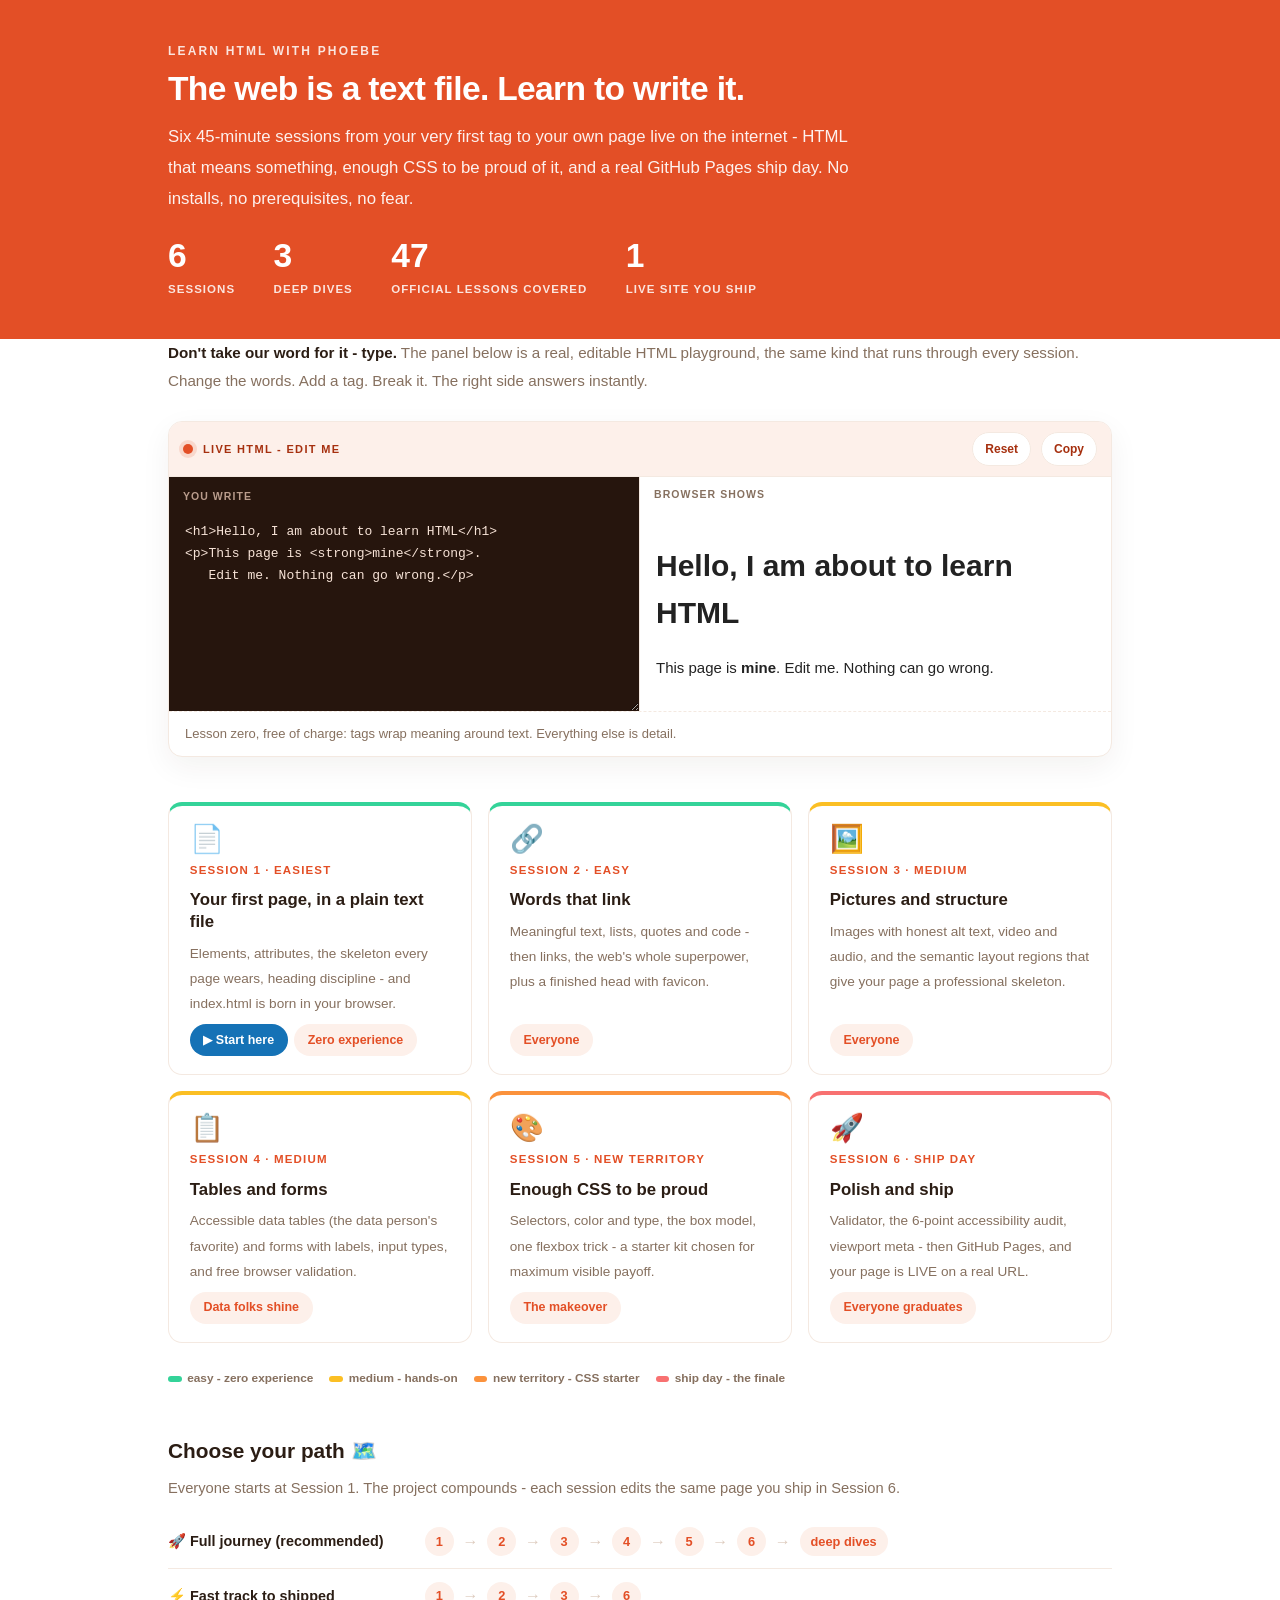
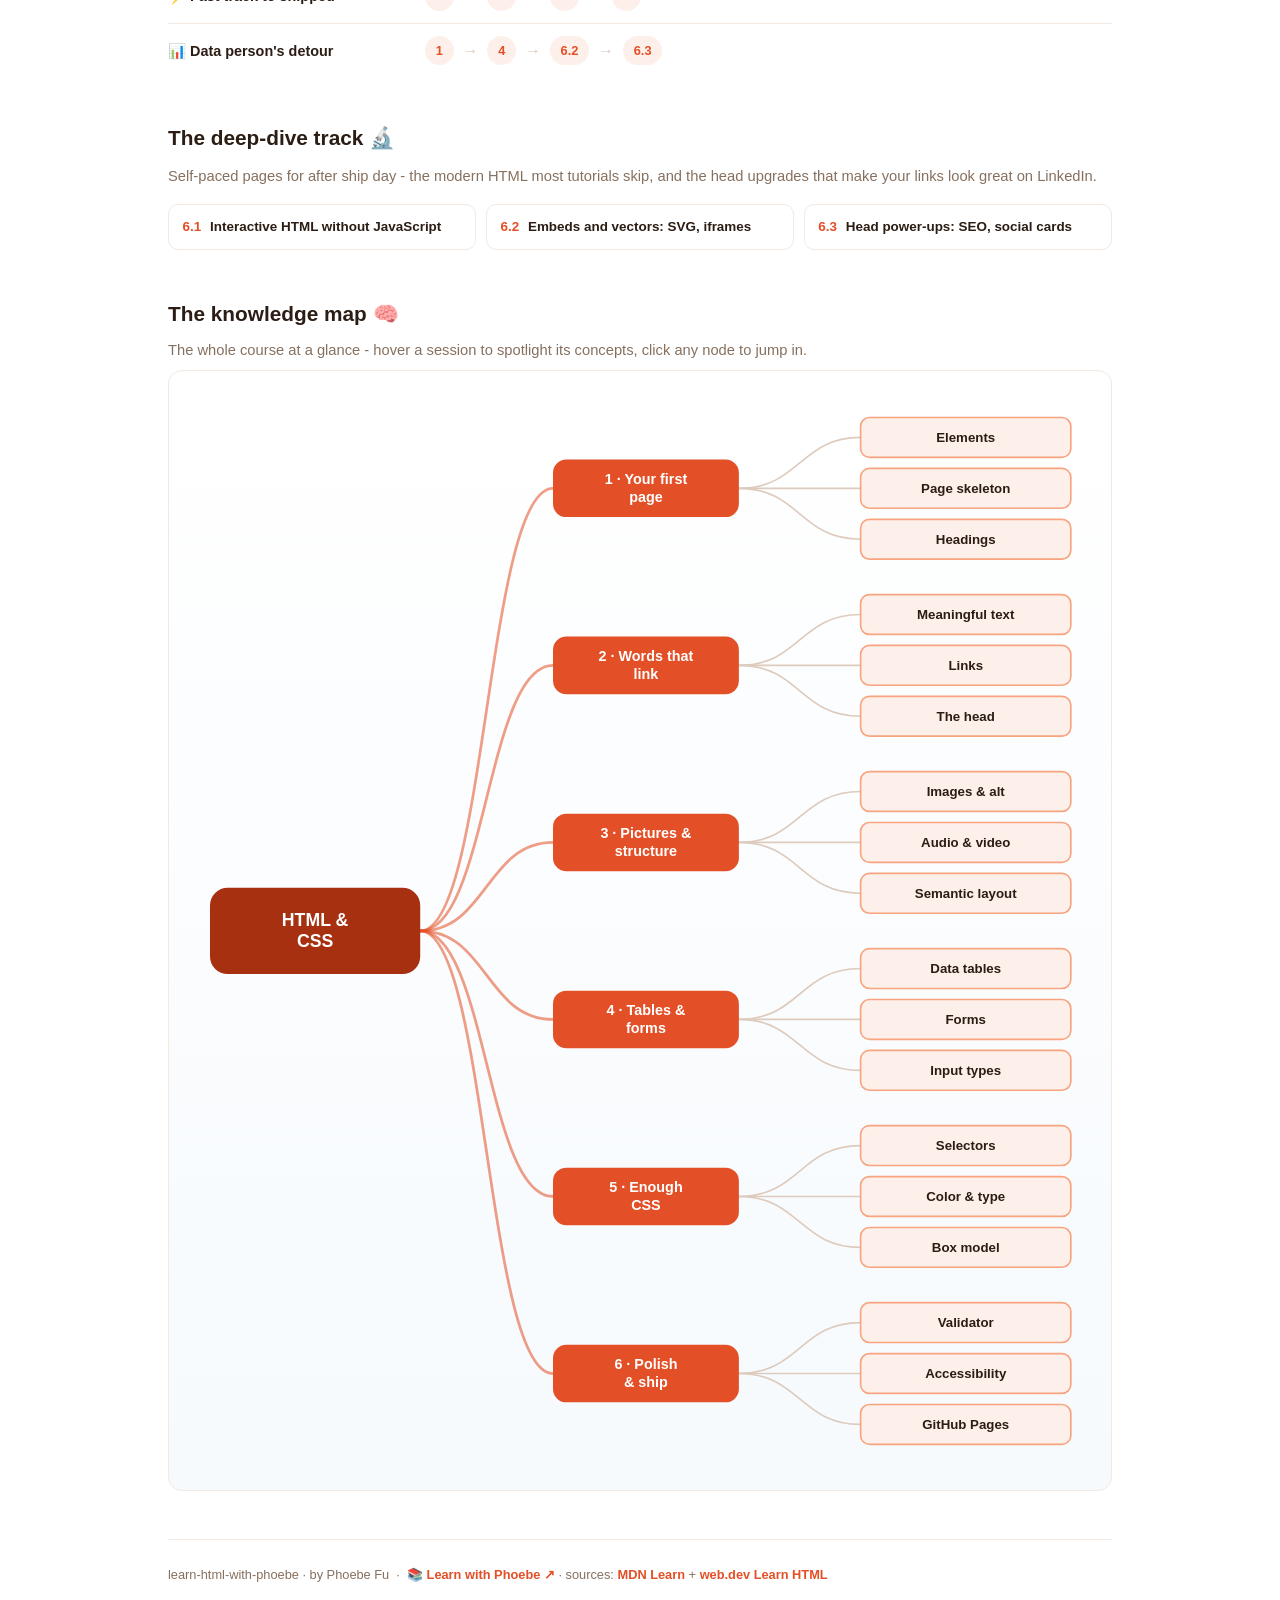
==== commit 7eacf634: "Fix unreadable pills and labels: white text on the amber fill The "Real world" pill, build-along ste" ====
--- a/index.html
+++ b/index.html
@@ -3,8 +3,23 @@
 <head>
 <meta charset="UTF-8">
 <meta name="viewport" content="width=device-width, initial-scale=1.0">
+<!-- social:start -->
+<meta name="description" content="Six 45-minute sessions from your very first tag to your own page live on the internet - HTML that means something, enough CSS to be proud of it, and a real GitHub Pages ship day. No installs, no...">
+<meta property="og:type" content="article">
+<meta property="og:site_name" content="Learn with Phoebe">
+<meta property="og:title" content="learn html with phoebe - your first page to your first live site">
+<meta property="og:description" content="Six 45-minute sessions from your very first tag to your own page live on the internet - HTML that means something, enough CSS to be proud of it, and a real GitHub Pages ship day. No installs, no...">
+<meta property="og:url" content="https://phoebefu6.github.io/learn-html-with-phoebe/">
+<meta property="og:image" content="https://phoebefu6.github.io/learn-html-with-phoebe/assets/og-cover.png">
+<meta property="og:image:width" content="1200">
+<meta property="og:image:height" content="630">
+<meta name="twitter:card" content="summary_large_image">
+<meta name="twitter:title" content="learn html with phoebe - your first page to your first live site">
+<meta name="twitter:description" content="Six 45-minute sessions from your very first tag to your own page live on the internet - HTML that means something, enough CSS to be proud of it, and a real GitHub Pages ship day. No installs, no...">
+<meta name="twitter:image" content="https://phoebefu6.github.io/learn-html-with-phoebe/assets/og-cover.png">
+<!-- social:end -->
 <title>learn html with phoebe - your first page to your first live site</title>
-<link rel="stylesheet" href="assets/style.css?v=16">
+<link rel="stylesheet" href="assets/style.css?v=21">
 <style>
   .stats-row { display: flex; gap: 2.4rem; margin-top: 1.5rem; flex-wrap: wrap; }
   .stat b { display: block; font-size: 2.1rem; font-weight: 800; line-height: 1.05; font-variant-numeric: tabular-nums; }
@@ -235,8 +250,8 @@
   ]
 };
 </script>
-<script src="assets/mindmap.js?v=16"></script>
-<script src="assets/app.js?v=16"></script>
-<script src="assets/html-live.js?v=16"></script>
+<script src="assets/mindmap.js?v=17"></script>
+<script src="assets/app.js?v=17"></script>
+<script src="assets/html-live.js?v=17"></script>
 </body>
 </html>
--- a/assets/style.css
+++ b/assets/style.css
@@ -87,9 +87,9 @@
 }
 .agenda span { padding: .45rem .3rem; white-space: nowrap; overflow: hidden; text-overflow: ellipsis; }
 .agenda .a1 { background: var(--indigo-deep); }
-.agenda .a2 { background: var(--indigo-mid); }
-.agenda .a3 { background: var(--amber); color: var(--amber-ink); }
-.agenda .a4 { background: var(--indigo-soft); }
+.agenda .a2 { background: var(--indigo-mid); color: var(--ink); }
+.agenda .a3 { background: var(--amber); color: #fff; }
+.agenda .a4 { background: var(--indigo-soft); color: var(--ink); }
 
 /* ---------- toolbar ---------- */
 .toolbar {
@@ -101,8 +101,9 @@
   border-bottom: 1px solid var(--hairline);
   padding: .55rem 0;
 }
-.toolbar .wrap { display: flex; align-items: center; gap: .6rem; }
-.toolbar .crumb { font-size: .8rem; color: var(--muted); font-weight: 600; margin-right: auto; }
+.toolbar .wrap { display: flex; align-items: center; gap: .5rem; flex-wrap: nowrap; }
+.toolbar .crumb { font-size: .8rem; color: var(--muted); font-weight: 600; margin-right: auto; min-width: 0; white-space: nowrap; overflow: hidden; text-overflow: ellipsis; }
+.toolbar .btn { white-space: nowrap; flex: none; padding: .38rem .8rem; font-size: .78rem; line-height: 1.2; }
 .toolbar .crumb a { color: var(--indigo); text-decoration: none; }
 .btn {
   border: 1px solid var(--hairline);
@@ -222,7 +223,7 @@
 .pill.solid { background: var(--indigo); color: #fff; }
 .pill.light { background: var(--indigo-50); color: var(--indigo); }
 .pill.inkpill { background: var(--ink); color: #fff; }
-.pill.amber, .pill.peach { background: var(--amber); color: var(--amber-ink); }
+.pill.amber, .pill.peach { background: var(--amber); color: #fff; }
 .pill.bare { color: var(--faint); }
 
 /* ---------- 4D grid ---------- */
@@ -280,7 +281,7 @@
   padding: .15rem .7rem;
 }
 .prompt-box.bad .label { background: var(--faint); color: var(--ink); }
-.prompt-box.good .label { background: var(--amber); color: var(--amber-ink); }
+.prompt-box.good .label { background: var(--amber); color: #fff; }
 .copy-btn {
   position: absolute;
   top: .7rem;
@@ -297,16 +298,20 @@
   transition: background .15s ease;
 }
 .copy-btn:hover { background: rgba(255,255,255,.22); }
-.copy-btn.copied { background: var(--amber); border-color: var(--amber); color: var(--amber-ink); }
+.copy-btn.copied { background: var(--amber); border-color: var(--amber); color: #fff; }
 
 /* ---------- demo steps ---------- */
 .steps { counter-reset: step; margin: .6rem 0 1rem; }
 .step {
-  display: flex;
-  gap: .9rem;
+  display: grid;
+  grid-template-columns: max-content minmax(0, 1fr);
+  column-gap: .9rem;
+  row-gap: .2rem;
   padding: .85rem 0;
   border-bottom: .5px solid var(--hairline);
 }
+.step > * { grid-column: 2; min-width: 0; }
+.step > .prompt-box { margin: .8rem 0 .4rem; }
 .step:last-child { border-bottom: none; }
 .step::before {
   counter-increment: step;
@@ -345,7 +350,7 @@
 .callout.example .ex-pill {
   display: inline-block;
   background: var(--amber);
-  color: var(--amber-ink);
+  color: #fff;
   border-radius: 999px;
   padding: .15rem .7rem;
   font-size: .68rem;
@@ -749,14 +754,18 @@
   /* 44px tap targets */
   details.card summary { min-height: 44px; }
   .qopt { min-height: 44px; display: flex; align-items: center; padding: .7rem .9rem; }
-  .toolbar .btn, .pagefoot a { min-height: 44px; display: inline-flex; align-items: center; }
+  .toolbar .btn, .pagefoot a { min-height: 44px; display: inline-flex; align-items: center; justify-content: center; }
+  .toolbar .crumb, .toolbar #zoom-toggle { display: none; }
+  .toolbar .btn { flex: 1 1 0; padding: .3rem .4rem; font-size: .72rem; }
+  table.clean { display: block; overflow-x: auto; -webkit-overflow-scrolling: touch; }
 }
 
 @media (max-width: 640px) {
   /* long inline code tokens and nowrap chips are the two things that still
      forced the page sideways below 640px: let them break rather than push
      the layout. Inside the media query only - desktop is untouched. */
-  :not(pre) > code, .prompt-box span, code span { overflow-wrap: anywhere; word-break: break-word; }
+  :not(pre) > code, .prompt-box span, code span,
+  p span, li span, td span { overflow-wrap: anywhere; word-break: break-word; }
   .chip, .syn-chip, .pill, .mode, .tag { white-space: normal; max-width: 100%; }
 
   /* the agenda bar truncated its own labels into nonsense - stack it */
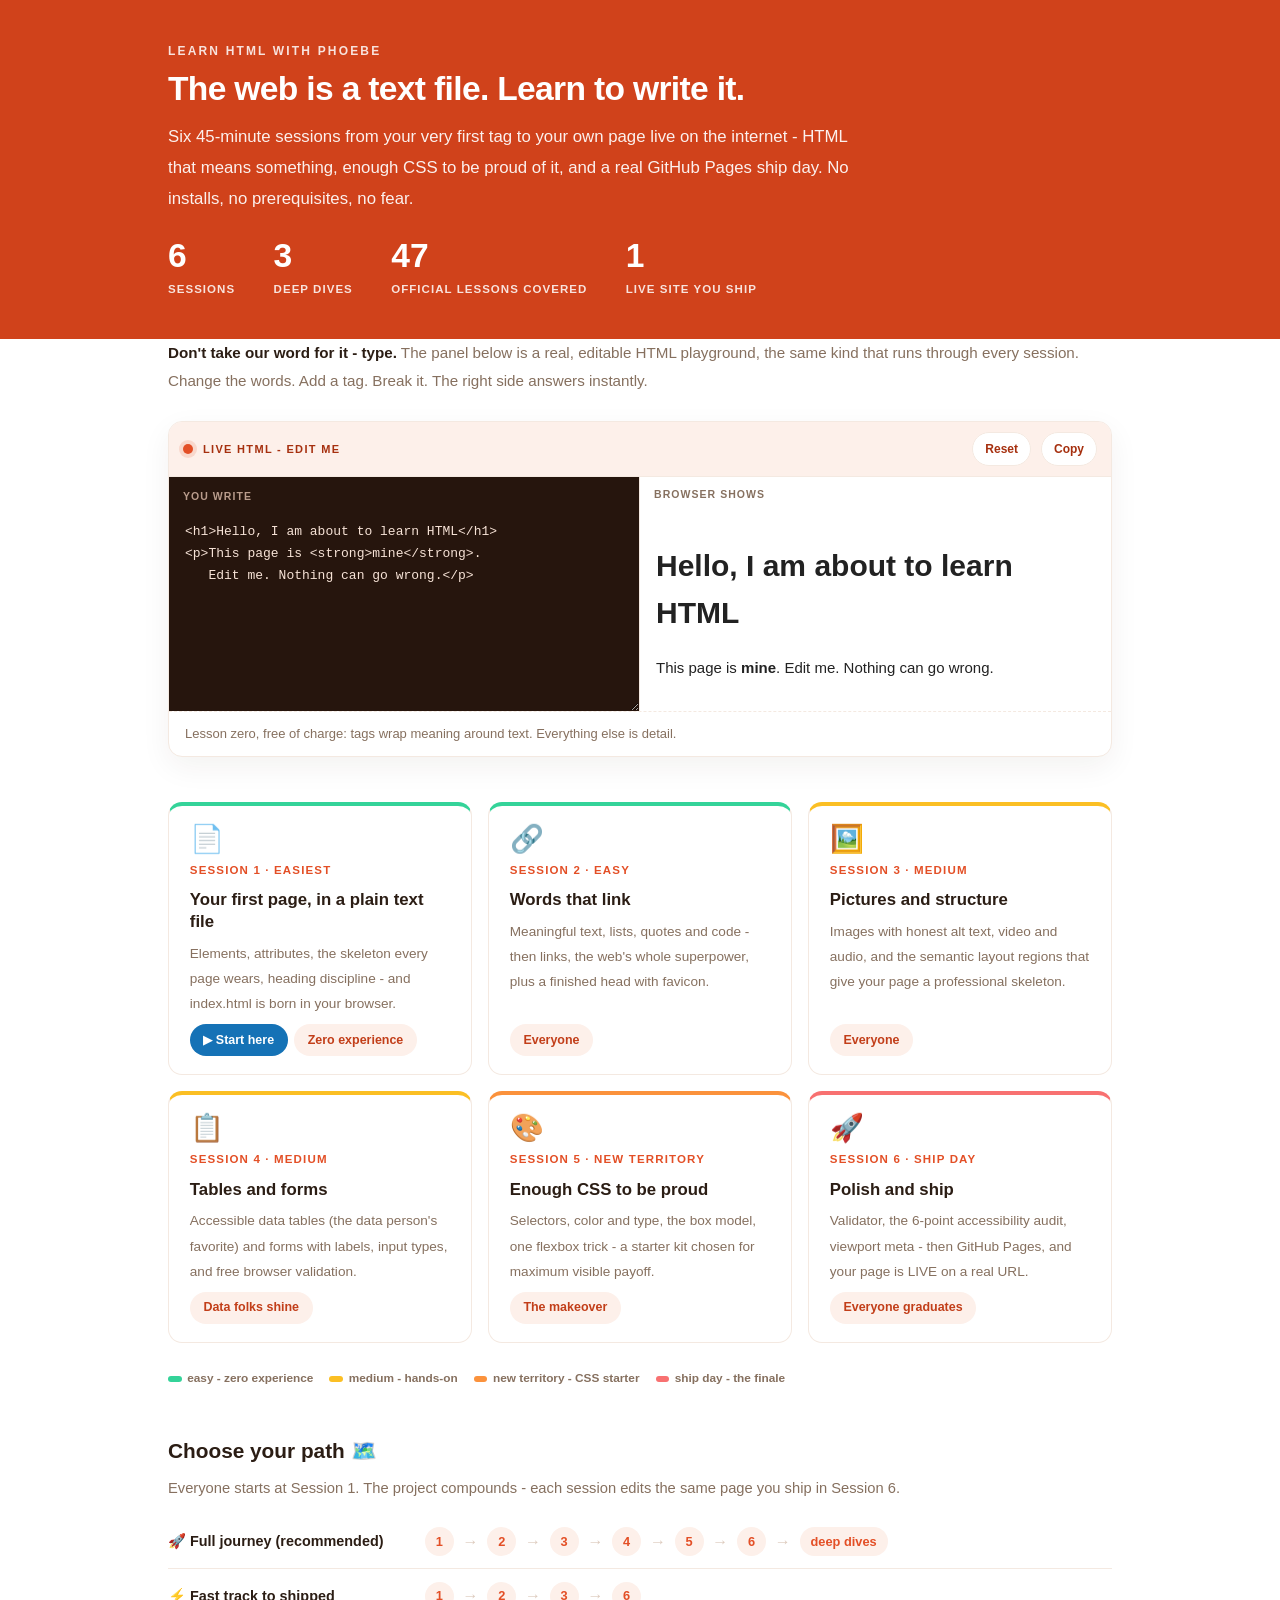
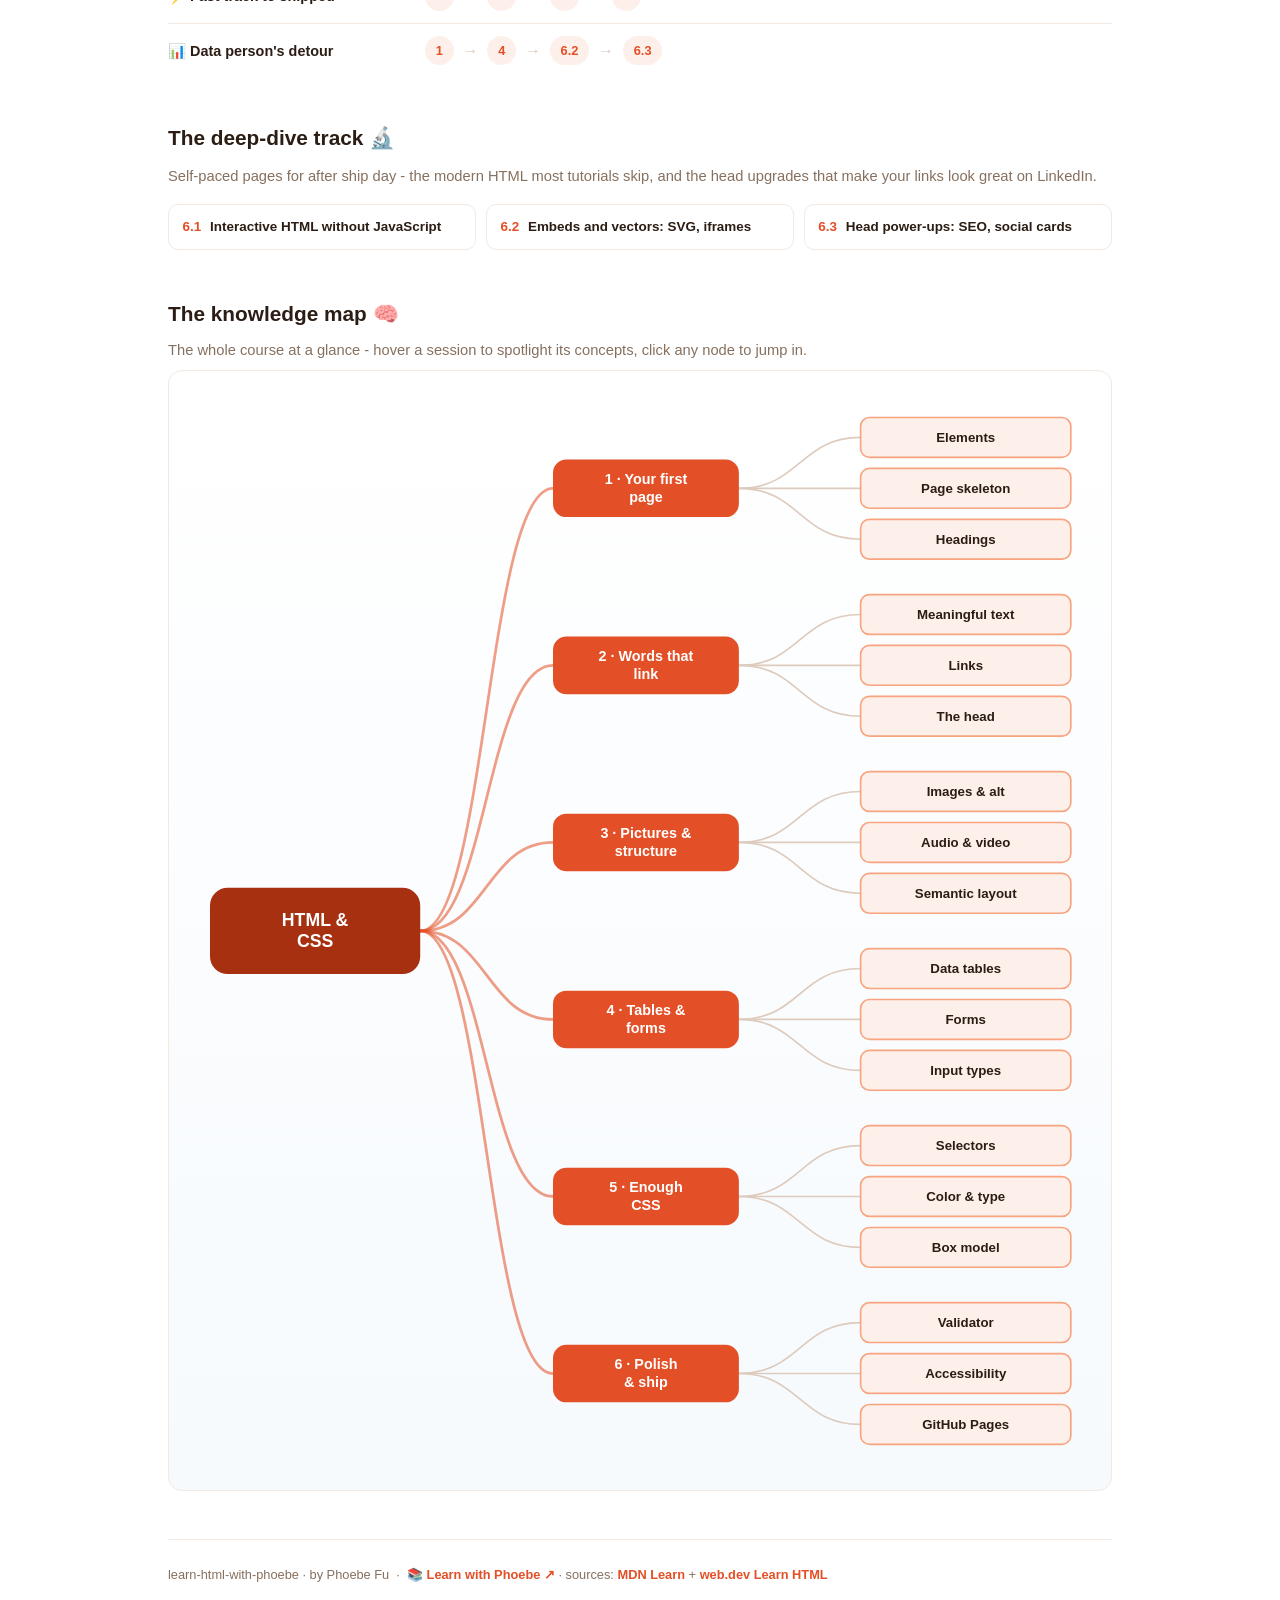
==== commit a812feef: "Raise every text-on-fill pair to WCAG AA (lowest was 3.5:1) 11 rule(s) drew text on a solid fill bel" ====
--- a/index.html
+++ b/index.html
@@ -19,7 +19,7 @@
 <meta name="twitter:image" content="https://phoebefu6.github.io/learn-html-with-phoebe/assets/og-cover.png">
 <!-- social:end -->
 <title>learn html with phoebe - your first page to your first live site</title>
-<link rel="stylesheet" href="assets/style.css?v=21">
+<link rel="stylesheet" href="assets/style.css?v=22">
 <style>
   .stats-row { display: flex; gap: 2.4rem; margin-top: 1.5rem; flex-wrap: wrap; }
   .stat b { display: block; font-size: 2.1rem; font-weight: 800; line-height: 1.05; font-variant-numeric: tabular-nums; }
--- a/assets/style.css
+++ b/assets/style.css
@@ -2,6 +2,8 @@
    Accent: html orange #E34F26 · Ink: #2B1D14 · Flagship: amber #1572B6 */
 
 :root {
+  --indigo-solid: #D0421B;
+  --indigo-text: #C23E19;
   --indigo: #E34F26;
   --indigo-deep: #A6300F;
   --indigo-mid: #F06529;
@@ -38,7 +40,7 @@
 
 /* ---------- header band ---------- */
 .masthead {
-  background: var(--indigo);
+  background: var(--indigo-solid);
   color: #fff;
   padding: 2.5rem 0 2.25rem;
 }
@@ -70,7 +72,7 @@
   font-weight: 600;
   white-space: nowrap;
 }
-.chip.level { background: #fff; color: var(--indigo); }
+.chip.level { background: #fff; color: var(--indigo-text); }
 .chip.audience { background: rgba(255,255,255,.16); color: #fff; border: 1px solid rgba(255,255,255,.35); }
 .chip.time { background: var(--ink); color: #fff; font-variant-numeric: tabular-nums; }
 
@@ -118,7 +120,7 @@
   transition: all .15s ease;
 }
 .btn:hover { border-color: var(--indigo); color: var(--indigo); }
-.btn.primary { background: var(--indigo); border-color: var(--indigo); color: #fff; }
+.btn.primary { background: var(--indigo-solid); border-color: var(--indigo-solid); color: #fff; }
 .btn.primary:hover { background: var(--indigo-deep); }
 
 /* ---------- sections ---------- */
@@ -152,7 +154,7 @@
   text-transform: uppercase;
   letter-spacing: .08em;
 }
-.tag.concept { background: var(--indigo-50); color: var(--indigo); }
+.tag.concept { background: var(--indigo-50); color: var(--indigo-text); }
 .tag.demo { background: var(--amber-50); color: var(--amber-ink); }
 .tag.exercise { background: var(--ink); color: #fff; }
 
@@ -168,7 +170,7 @@
   border-radius: 999px;
   flex: none;
 }
-.mode.live { background: var(--indigo); color: #fff; }
+.mode.live { background: var(--indigo-solid); color: #fff; }
 .mode.self { background: #fff; color: var(--muted); border: 1px solid var(--hairline); }
 
 /* ---------- accordions ---------- */
@@ -220,8 +222,8 @@
   font-size: .78rem;
   font-weight: 600;
 }
-.pill.solid { background: var(--indigo); color: #fff; }
-.pill.light { background: var(--indigo-50); color: var(--indigo); }
+.pill.solid { background: var(--indigo-solid); color: #fff; }
+.pill.light { background: var(--indigo-50); color: var(--indigo-text); }
 .pill.inkpill { background: var(--ink); color: #fff; }
 .pill.amber, .pill.peach { background: var(--amber); color: #fff; }
 .pill.bare { color: var(--faint); }
@@ -270,7 +272,7 @@
   position: absolute;
   top: -0.7rem;
   left: 1rem;
-  background: var(--indigo);
+  background: var(--indigo-solid);
   color: #fff;
   font-family: "Inter", -apple-system, sans-serif;
   font-size: .68rem;
@@ -320,7 +322,7 @@
   width: 1.7rem; height: 1.7rem;
   border-radius: 999px;
   background: var(--indigo-50);
-  color: var(--indigo);
+  color: var(--indigo-text);
   font-weight: 700;
   font-size: .85rem;
   display: inline-flex;
@@ -556,7 +558,7 @@
   font-variant-numeric: tabular-nums;
 }
 .journey a:hover { border-color: #fff; transform: scale(1.12); }
-.journey a.here { background: #fff; color: var(--indigo); border-color: #fff; }
+.journey a.here { background: #fff; color: var(--indigo-text); border-color: #fff; }
 .journey a.dd-chip { width: auto; border-radius: 999px; padding: 0 .7rem; font-size: .72rem; }
 
 /* ---------- check-yourself quiz ---------- */
@@ -584,7 +586,7 @@
   transition: all .15s ease;
 }
 .quiz-q .qopt:hover { border-color: var(--indigo); background: var(--indigo-50); }
-.quiz-q .qopt.correct { background: var(--indigo); border-color: var(--indigo); color: #fff; font-weight: 600; }
+.quiz-q .qopt.correct { background: var(--indigo-solid); border-color: var(--indigo-solid); color: #fff; font-weight: 600; }
 .quiz-q .qopt.correct::after { content: "  ✓"; }
 .quiz-q .qopt.wrong { background: #FEF2F2; border-color: #FCA5A5; color: #991B1B; animation: qshake .3s ease; }
 .quiz-q .qopt.wrong::after { content: "  ✗ try again"; font-size: .78rem; }
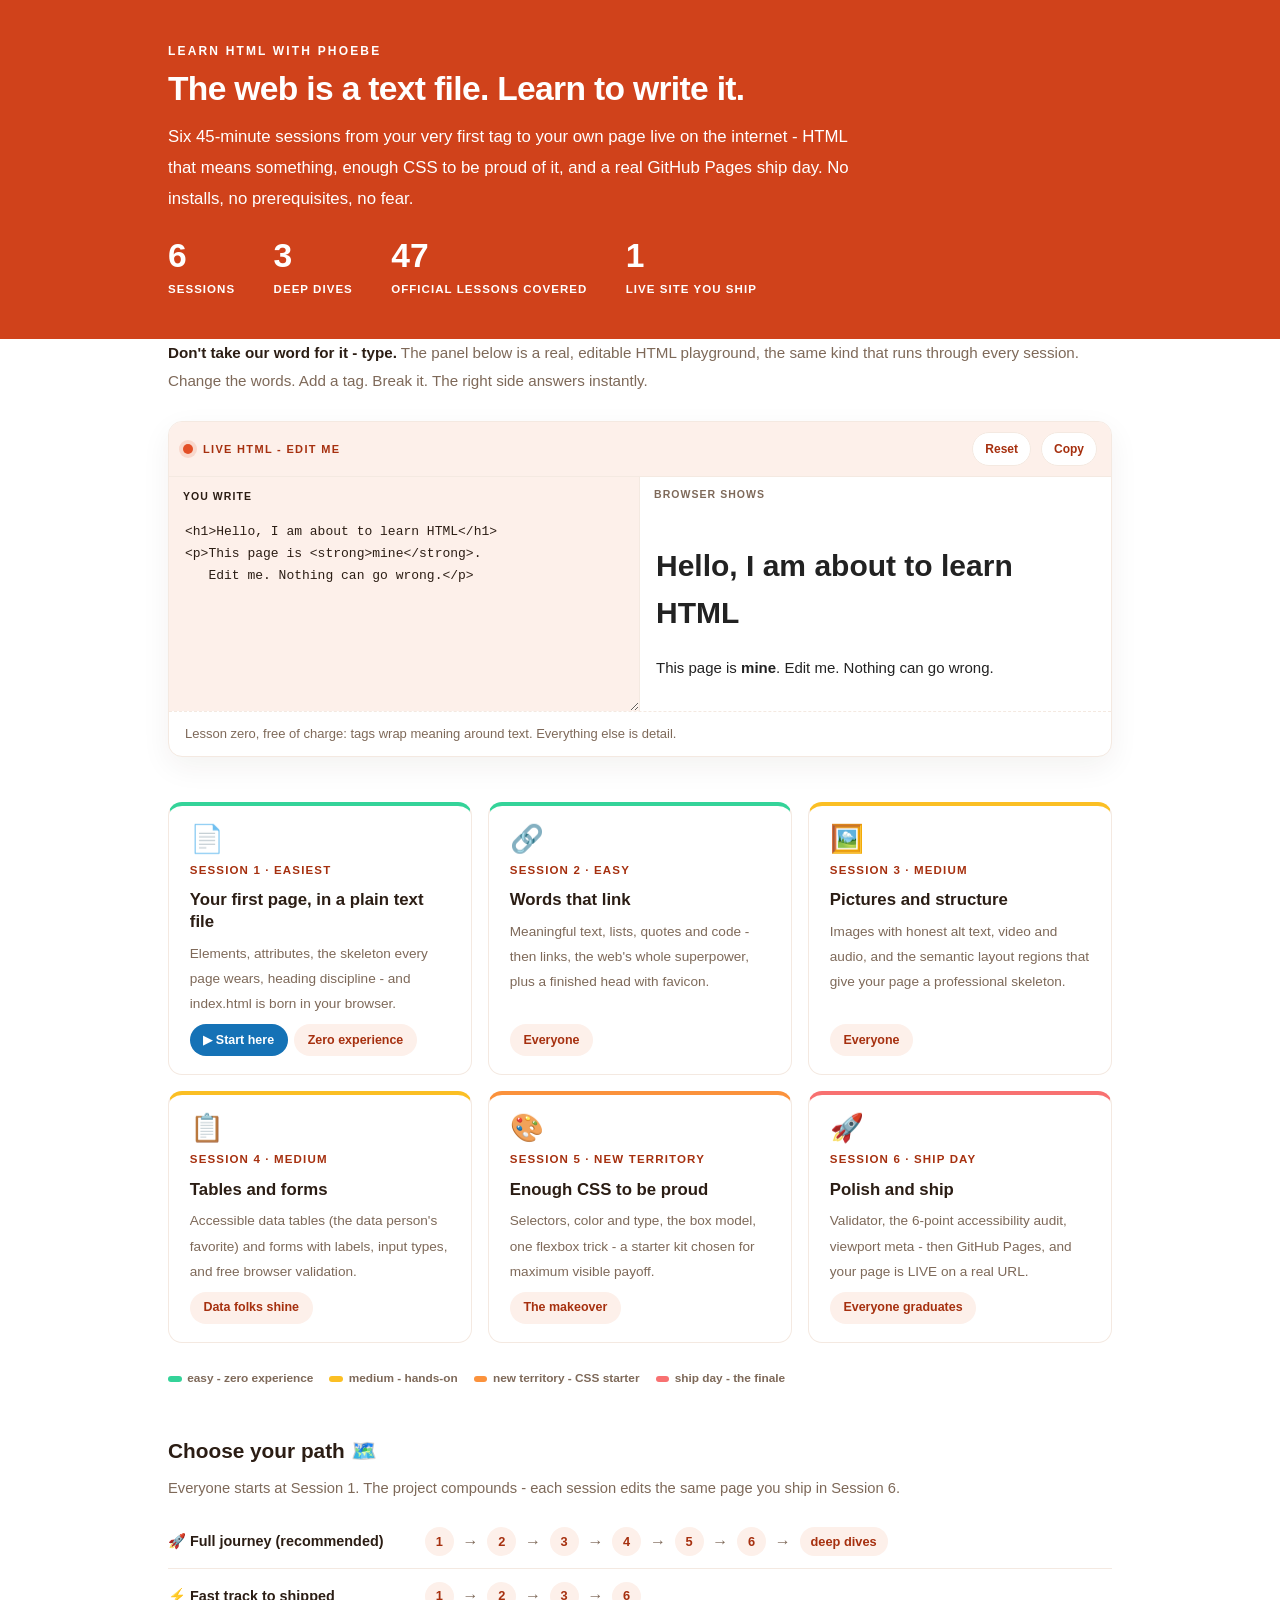
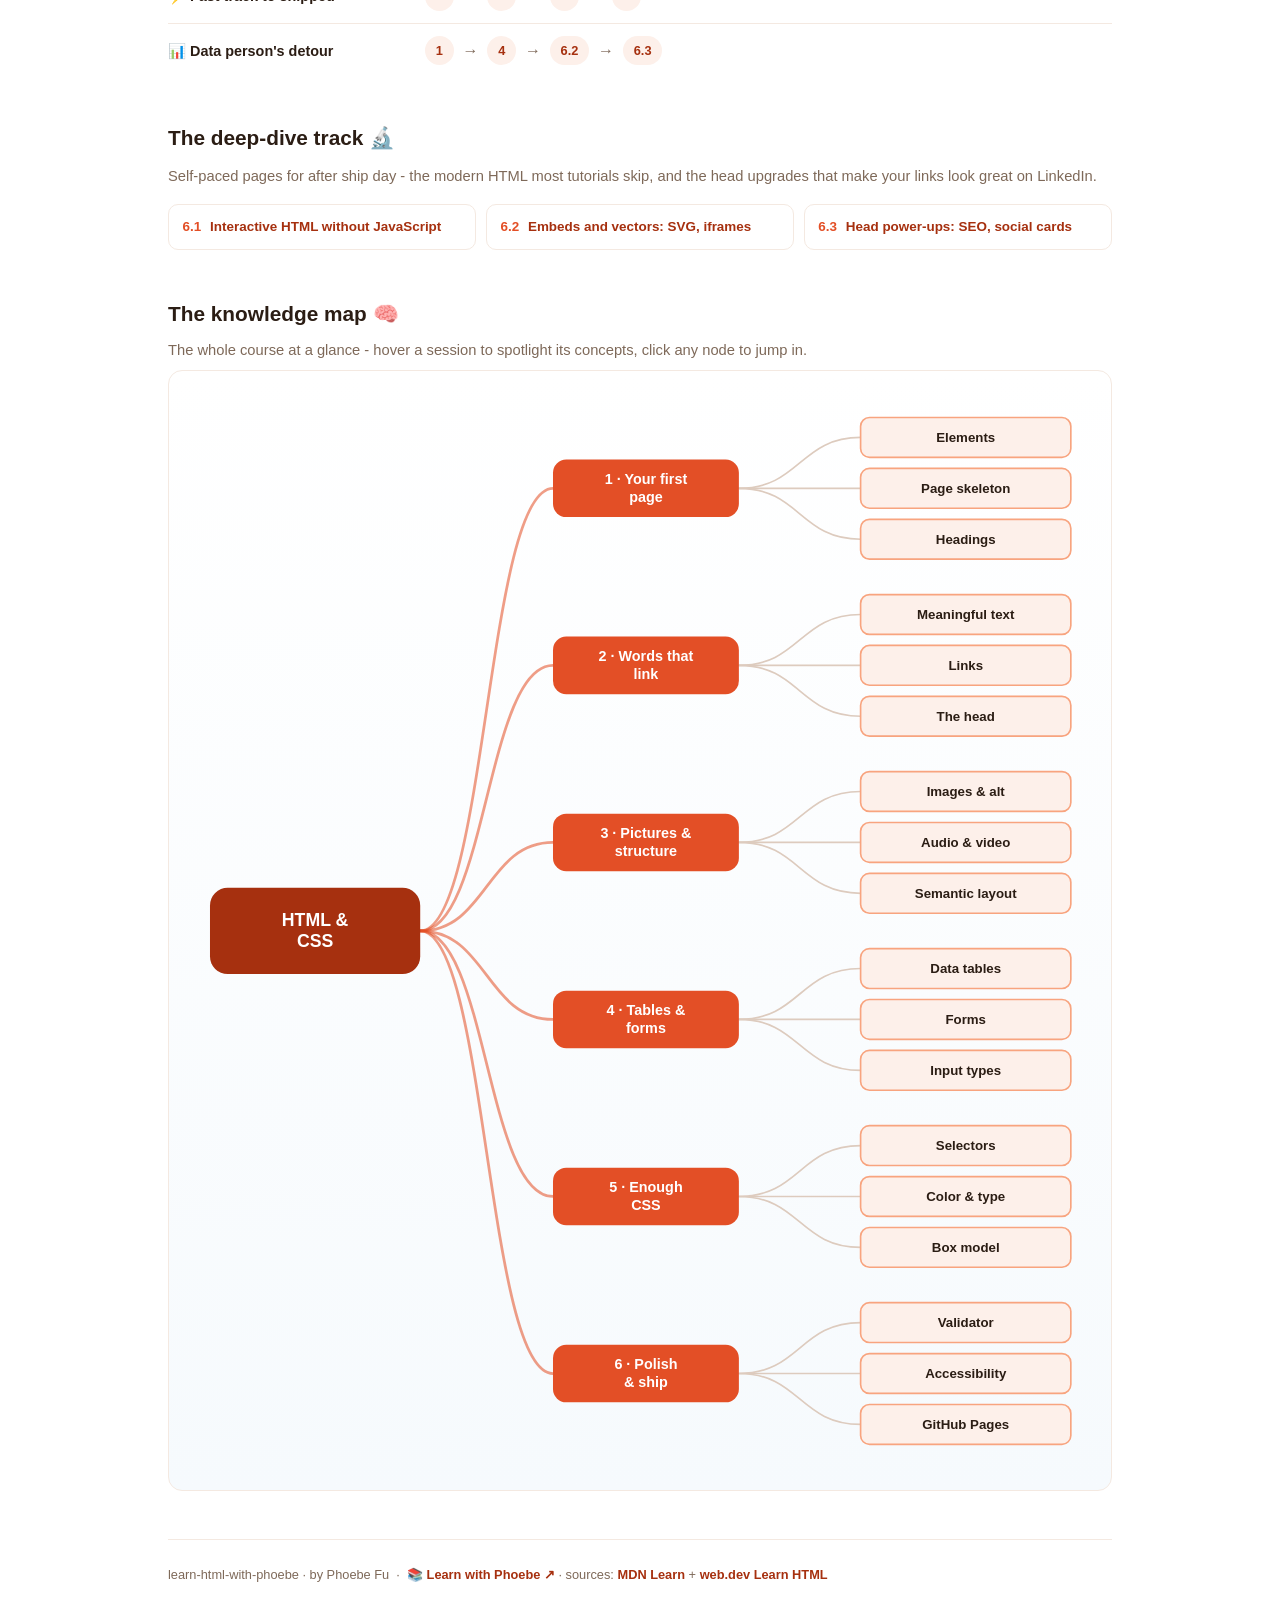
==== commit c5002c99: "Light surfaces everywhere: lightbox, cheat panel, code boxes; contrast and phone-width fixes Every d" ====
--- a/index.html
+++ b/index.html
@@ -19,11 +19,11 @@
 <meta name="twitter:image" content="https://phoebefu6.github.io/learn-html-with-phoebe/assets/og-cover.png">
 <!-- social:end -->
 <title>learn html with phoebe - your first page to your first live site</title>
-<link rel="stylesheet" href="assets/style.css?v=22">
+<link rel="stylesheet" href="assets/style.css?v=44">
 <style>
   .stats-row { display: flex; gap: 2.4rem; margin-top: 1.5rem; flex-wrap: wrap; }
   .stat b { display: block; font-size: 2.1rem; font-weight: 800; line-height: 1.05; font-variant-numeric: tabular-nums; }
-  .stat span { font-size: .72rem; opacity: .85; text-transform: uppercase; letter-spacing: .09em; font-weight: 600; }
+  .stat span { font-size: .72rem; opacity: 1; text-transform: uppercase; letter-spacing: .09em; font-weight: 600; }
 
   .course-grid { display: grid; grid-template-columns: repeat(auto-fit, minmax(17rem, 1fr)); gap: 1rem; margin-top: 1.5rem; }
   .course-card {
@@ -56,9 +56,9 @@
   .path { display: flex; gap: .55rem; align-items: center; padding: .75rem 0; border-bottom: .5px solid var(--hairline); flex-wrap: wrap; }
   .path:last-child { border-bottom: none; }
   .path b { min-width: 15.5rem; font-size: .9rem; }
-  .path .pstep { background: var(--indigo-50); color: var(--indigo); border-radius: 999px; padding: .16rem .68rem; font-weight: 700; font-size: .8rem; text-decoration: none; transition: all .12s ease; }
+  .path .pstep { background: var(--indigo-50); color: var(--indigo-deep); border-radius: 999px; padding: .16rem .68rem; font-weight: 700; font-size: .8rem; text-decoration: none; transition: all .12s ease; }
   .path .pstep:hover { background: var(--indigo); color: #fff; }
-  .path .parr { color: var(--faint); font-weight: 700; }
+  .path .parr { color: var(--muted); font-weight: 700; }
 
   .dd-grid { display: grid; grid-template-columns: repeat(auto-fit, minmax(13rem, 1fr)); gap: .6rem; margin-top: .9rem; }
   .dd { border: 1px solid var(--hairline); border-radius: 10px; padding: .6rem .85rem; display: flex; gap: .55rem; align-items: baseline; text-decoration: none; color: var(--ink); font-weight: 600; font-size: .84rem; transition: all .12s ease; }
@@ -80,6 +80,7 @@
   .mm-link:hover .mm-node rect { filter: brightness(1.06); }
   .mm-edge { transition: opacity .15s ease; }
 </style>
+<style>/* contrast-patch-2 */ .cnum, .course-card .cnum, .paths a, .pagefoot a, .pstep, .path .pstep { color: var(--indigo-deep); }</style>
 </head>
 <body>
 
@@ -251,7 +252,7 @@
 };
 </script>
 <script src="assets/mindmap.js?v=17"></script>
-<script src="assets/app.js?v=17"></script>
+<script src="assets/app.js?v=44"></script>
 <script src="assets/html-live.js?v=17"></script>
 </body>
 </html>
--- a/assets/style.css
+++ b/assets/style.css
@@ -10,15 +10,15 @@
   --indigo-soft: #F8A47F;
   --indigo-50: #FDF0EA;
   --ink: #2B1D14;
-  --muted: #86705F;
+  --muted: #7E6959;
   --faint: #DDCBBE;
   --hairline: #F4E9E1;
   --amber: #1572B6;
   --amber-ink: #0E2A40;
   --amber-50: #EAF3FA;
   --paper: #FFFFFF;
-  --code-bg: #26150D;
-  --code-ink: #F7E3D7;
+  --code-bg: #FDF0EA;
+  --code-ink: #2B1D14;
   --radius: 14px;
 }
 
@@ -48,7 +48,7 @@
   font-size: .75rem;
   letter-spacing: .18em;
   text-transform: uppercase;
-  opacity: .85;
+  opacity: 1;
   font-weight: 600;
 }
 .masthead h1 {
@@ -59,7 +59,7 @@
   letter-spacing: -.02em;
 }
 .masthead h1 .accent { color: inherit; }
-.masthead .sub { font-size: 1.05rem; opacity: .92; max-width: 44rem; }
+.masthead .sub { font-size: 1.05rem; opacity: 1; max-width: 44rem; }
 
 .chip-row { display: flex; flex-wrap: wrap; gap: .5rem; margin-top: 1.1rem; }
 .chip {
@@ -73,7 +73,7 @@
   white-space: nowrap;
 }
 .chip.level { background: #fff; color: var(--indigo-text); }
-.chip.audience { background: rgba(255,255,255,.16); color: #fff; border: 1px solid rgba(255,255,255,.35); }
+.chip.audience { background: rgba(255,255,255,.08); color: #fff; border: 1px solid rgba(255,255,255,.35); }
 .chip.time { background: var(--ink); color: #fff; font-variant-numeric: tabular-nums; }
 
 /* ---------- agenda bar ---------- */
@@ -226,7 +226,7 @@
 .pill.light { background: var(--indigo-50); color: var(--indigo-text); }
 .pill.inkpill { background: var(--ink); color: #fff; }
 .pill.amber, .pill.peach { background: var(--amber); color: #fff; }
-.pill.bare { color: var(--faint); }
+.pill.bare { color: var(--muted); }
 
 /* ---------- 4D grid ---------- */
 .grid-2 { display: grid; grid-template-columns: repeat(auto-fit, minmax(15rem, 1fr)); gap: .8rem; margin: .5rem 0 1rem; }
@@ -255,10 +255,11 @@
 table.clean td:first-child { font-weight: 600; }
 
 /* ---------- prompt boxes ---------- */
-.prompt-box {
+.prompt-box{
   position: relative;
-  background: var(--code-bg);
-  color: var(--code-ink);
+  background: #FDF0EA;
+  border: 1px solid #F4E9E1;
+  color: #2B1D14;
   border-radius: var(--radius);
   padding: 1.1rem 1.2rem;
   margin: 1rem 0 1.2rem;
@@ -268,12 +269,12 @@
   white-space: pre-wrap;
   word-break: break-word;
 }
-.prompt-box .label {
+.prompt-box .label{
   position: absolute;
   top: -0.7rem;
   left: 1rem;
-  background: var(--indigo-solid);
-  color: #fff;
+  background: #C04320;
+  color: #FFFFFF;
   font-family: "Inter", -apple-system, sans-serif;
   font-size: .68rem;
   font-weight: 700;
@@ -284,13 +285,13 @@
 }
 .prompt-box.bad .label { background: var(--faint); color: var(--ink); }
 .prompt-box.good .label { background: var(--amber); color: #fff; }
-.copy-btn {
+.copy-btn{
   position: absolute;
   top: .7rem;
   right: .7rem;
-  background: rgba(255,255,255,.1);
-  border: 1px solid rgba(255,255,255,.25);
-  color: #fff;
+  background: #FFFFFF;
+  border: 1px solid #F4E9E1;
+  color: #2B1D14;
   border-radius: 999px;
   padding: .25rem .8rem;
   font-size: .72rem;
@@ -299,7 +300,7 @@
   font-family: "Inter", -apple-system, sans-serif;
   transition: background .15s ease;
 }
-.copy-btn:hover { background: rgba(255,255,255,.22); }
+.copy-btn:hover { background: #F4E9E1; }
 .copy-btn.copied { background: var(--amber); border-color: var(--amber); color: #fff; }
 
 /* ---------- demo steps ---------- */
@@ -389,11 +390,11 @@
   gap: .4rem;
 }
 
-.lightbox {
+.lightbox{
   position: fixed;
   inset: 0;
   z-index: 100;
-  background: rgba(43,29,20,.9);
+  background: rgba(255,255,255,.97);
   display: none;
   align-items: center;
   justify-content: center;
@@ -401,8 +402,10 @@
   cursor: zoom-out;
 }
 .lightbox.open { display: flex; }
-.lightbox .inner {
+.lightbox .inner{
   background: #fff;
+  border: 1px solid #F4E9E1;
+  box-shadow: 0 10px 40px rgba(43,29,20,.14);
   border-radius: var(--radius);
   padding: 2rem;
   max-width: 94vw;
@@ -410,13 +413,12 @@
   overflow: auto;
 }
 .lightbox .inner svg, .lightbox .inner img { width: min(88vw, 70rem); height: auto; }
-.lightbox .close-hint {
+.lightbox .close-hint{
   position: fixed;
   top: 1rem; right: 1.4rem;
-  color: #fff;
+  color: #2B1D14;
   font-size: .8rem;
   font-weight: 600;
-  opacity: .8;
 }
 
 /* ---------- courses covered ---------- */
@@ -435,19 +437,20 @@
 .covered-row .note { margin-left: auto; color: var(--muted); font-size: .78rem; text-align: right; }
 
 /* ---------- cheat sheet footer ---------- */
-.cheat {
-  background: var(--ink);
-  color: #fff;
+.cheat{
+  background: #FDF0EA;
+  border: 1px solid #F4E9E1;
+  color: #2B1D14;
   border-radius: var(--radius);
   padding: 1.6rem 1.6rem 1.3rem;
   margin-top: 3rem;
 }
 .cheat h3 { font-size: 1.1rem; margin-bottom: 1rem; }
-.cheat h3 span { color: var(--indigo-soft); }
+.cheat h3 span { color: #A6300F; }
 .cheat .grid-2 { gap: 1rem; }
 .cheat .cheat-item { border-left: 3px solid var(--indigo-mid); padding-left: .8rem; }
-.cheat .cheat-item b { display: block; font-size: .85rem; color: var(--indigo-soft); }
-.cheat .cheat-item span { font-size: .82rem; opacity: .85; }
+.cheat .cheat-item b { display: block; font-size: .85rem; color: #A6300F; }
+.cheat .cheat-item span { font-size: .82rem; color: #2B1D14; }
 
 footer.pagefoot {
   border-top: 1px solid var(--hairline);
@@ -542,7 +545,7 @@
   margin-top: 1.1rem;
   flex-wrap: wrap;
 }
-.journey .jlabel { font-size: .7rem; font-weight: 700; text-transform: uppercase; letter-spacing: .09em; opacity: .8; margin-right: .3rem; }
+.journey .jlabel { font-size: .7rem; font-weight: 700; text-transform: uppercase; letter-spacing: .09em; opacity: 1; margin-right: .3rem; }
 .journey a {
   width: 1.7rem; height: 1.7rem;
   border-radius: 999px;
@@ -683,7 +686,7 @@
 @media (max-width: 720px) { .pg-code-wrap { border-right: 0; border-bottom: 1px solid var(--hairline); } }
 .pg-label { font-size: 10.5px; font-weight: 800; letter-spacing: .1em; text-transform: uppercase; color: var(--muted); padding: 8px 14px 4px; }
 .pg-code { flex: 1; width: 100%; min-height: var(--pg-h, 220px); border: 0; resize: vertical; padding: 10px 16px 14px; background: var(--code-bg); color: var(--code-ink); font-family: 'SF Mono', Menlo, Consolas, monospace; font-size: 13px; line-height: 1.7; white-space: pre; overflow: auto; outline: none; }
-.pg-code-wrap .pg-label { background: var(--code-bg); color: #B99C8C; padding-top: 10px; }
+.pg-code-wrap .pg-label { background: var(--code-bg); color: var(--ink); padding-top: 10px; }
 .pg-frame { flex: 1; width: 100%; min-height: var(--pg-h, 220px); border: 0; background: #fff; }
 .pg-cap { padding: 10px 16px; border-top: 1px dashed var(--hairline); font-size: 13px; color: var(--muted); }
 .pg-src { display: none; }
@@ -799,3 +802,32 @@
   color: var(--pv-flag);
 }
 /* === /LWP-PATCH === */
+/* layout-patch-3: phone-width overflow (2026-10-10) */
+.sql-bar { flex-wrap: wrap; }
+@media (max-width: 480px) {
+  .covered-row { flex-wrap: wrap; }
+  .covered-row .note { margin-left: 0; text-align: left; flex-basis: 100%; }
+  details.card summary { flex-wrap: wrap; }
+  details.card summary .mini { white-space: normal; }
+  .wk, .sqlbox, .prompt-box, pre { max-width: 100%; overflow-x: auto; }
+  .mono, code, strong, .note { overflow-wrap: anywhere; }
+  select, input[type=range], label { max-width: 100%; }
+  canvas, svg, img { max-width: 100%; height: auto; }
+  .tree-kids, .tree-node-wrap, .tree-node, .rb-night, .al-row, .gd-field, .tl-row, .sl-row { max-width: 100%; overflow-x: auto; }
+  .tl-cols, .sl-cols, .bb-cols, .ev-cols, [class$="-cols"] { grid-template-columns: 1fr !important; display: grid; }
+  .tl-cols > *, .sl-cols > *, [class$="-cols"] > * { min-width: 0; max-width: 100%; }
+  .mono { white-space: normal; }
+  .er-w, .bb-lab, .tl-lev, .sl-lev { max-width: 100%; white-space: normal; }
+}
+/* contrast-patch-2b */
+.cheat a { color: var(--indigo-deep, var(--ink)); }
+.chip.audience { background: transparent; border-color: rgba(255,255,255,.55); }
+.masthead a, .masthead .sub a { color: #fff; text-decoration: underline; text-underline-offset: 2px; }
+.prompt-box b, .prompt-box strong { color: var(--indigo-deep, var(--ink)); }
+.prompt-box span, .prompt-box em, .prompt-box i { color: inherit; }
+.pp-stamp i { color: var(--ink); }
+/* contrast-patch-2 */
+.klabel, .section-kicker .klabel, details.card summary .caret, .crumb a, .toolbar .crumb a, .pagenav a, .pagefoot a, footer.pagefoot a, .pagefoot p a, .cnum, .course-card .cnum, .pill.light, .covered-row .status.light, .paths a, .tag.concept, .chip.level, .quiz-score, .mmd-launch, .mode.self, .legend .pill.light { color: var(--indigo-deep); }
+.chip.audience { background: transparent; border-color: rgba(255,255,255,.55); }
+.journey a { background: var(--indigo-deep); border-color: rgba(255,255,255,.6); }
+.skip-link { background: var(--indigo-deep); }
